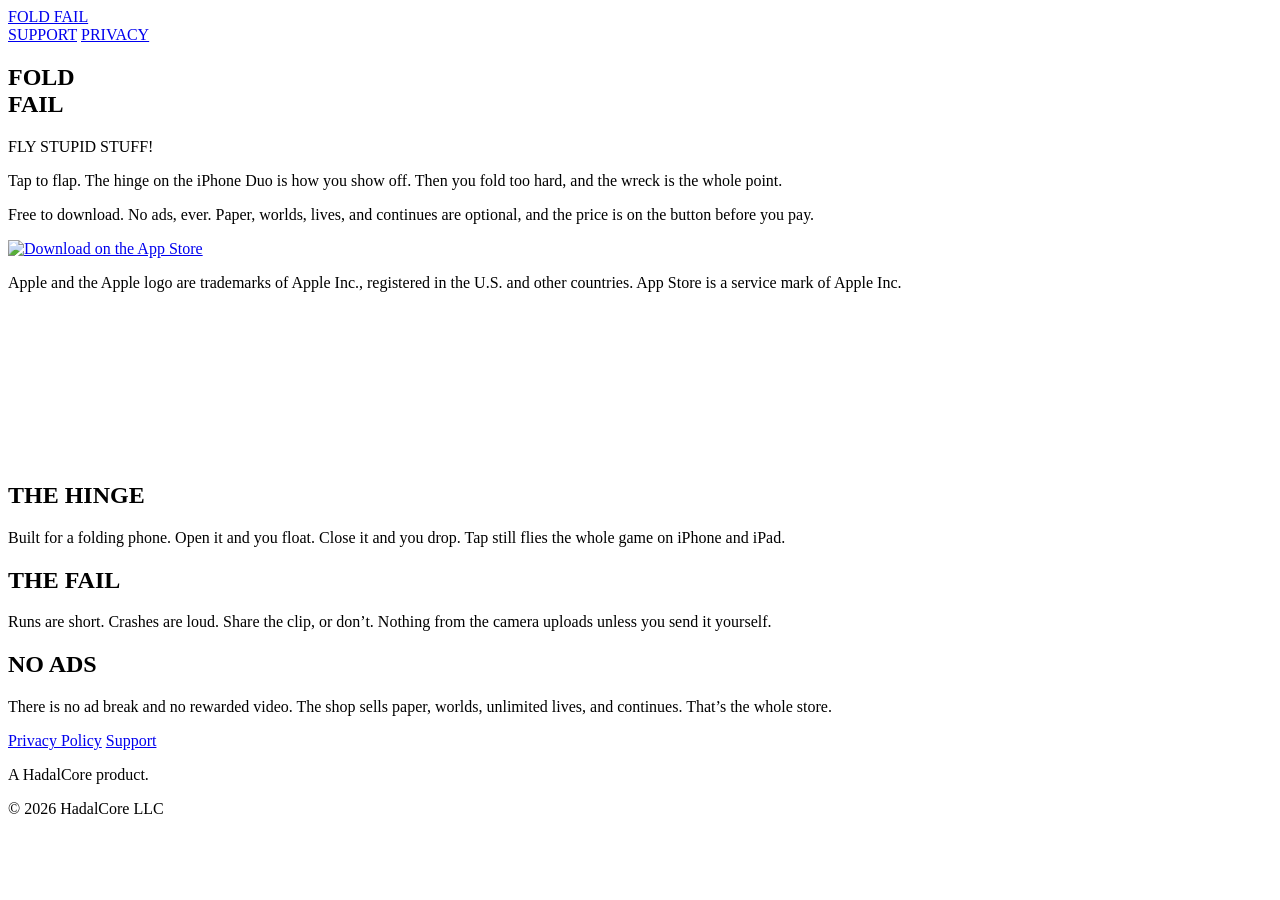
==== index.html @ 78e19489 "Add files via upload" ====
<!DOCTYPE html>
<html lang="en">
<head>
  <meta charset="utf-8">
  <meta name="viewport" content="width=device-width, initial-scale=1">
  <title>Fold Fail — Fly Stupid Stuff</title>
  <meta name="description" content="Fold Fail is a chaotic endless flyer built for the iPhone Duo. Tap to flap. The hinge is how you show off. Then you crash. Free to download. No ads.">
  <link rel="canonical" href="https://foldfail.app/">
  <meta name="theme-color" content="#4A1FB8">
  <link rel="icon" href="/favicon.svg" type="image/svg+xml">
  <link rel="preconnect" href="https://fonts.googleapis.com">
  <link rel="preconnect" href="https://fonts.gstatic.com" crossorigin>
  <link href="https://fonts.googleapis.com/css2?family=Lilita+One&family=Nunito:wght@700;900&display=swap" rel="stylesheet">
  <link rel="stylesheet" href="/css/site.css">
</head>
<body>
  <header class="nav">
    <a class="brand" href="/">FOLD FAIL</a>
    <nav class="nav-links" aria-label="Site">
      <a href="/support/">SUPPORT</a>
      <a href="/privacy/">PRIVACY</a>
    </nav>
  </header>

  <main>
    <section class="hero">
      <div class="hero-copy">
        <h1 class="wordmark">FOLD<br>FAIL</h1>
        <p class="slogan">FLY STUPID STUFF!</p>
        <p class="lede">Tap to flap. The hinge on the iPhone Duo is how you show off. Then you fold too hard, and the wreck is the whole point.</p>
        <p class="lede">Free to download. No ads, ever. Paper, worlds, lives, and continues are optional, and the price is on the button before you pay.</p>
        <div class="badge-block">
          <a href="https://apps.apple.com/app/id6815006578" aria-label="Download on the App Store">
            <img src="/assets/app-store-badge.svg" alt="Download on the App Store" width="162" height="54">
          </a>
        </div>
        <p class="fine">Apple and the Apple logo are trademarks of Apple Inc., registered in the U.S. and other countries. App Store is a service mark of Apple Inc.</p>
      </div>

      <div class="stage-wrap">
        <canvas id="stage" aria-hidden="true"></canvas>
        <p class="stamp" id="stamp" aria-hidden="true"></p>
      </div>
    </section>

    <section class="facts" aria-label="What it is">
      <article class="fact">
        <h2>THE HINGE</h2>
        <p>Built for a folding phone. Open it and you float. Close it and you drop. Tap still flies the whole game on iPhone and iPad.</p>
      </article>
      <article class="fact">
        <h2>THE FAIL</h2>
        <p>Runs are short. Crashes are loud. Share the clip, or don’t. Nothing from the camera uploads unless you send it yourself.</p>
      </article>
      <article class="fact">
        <h2>NO ADS</h2>
        <p>There is no ad break and no rewarded video. The shop sells paper, worlds, unlimited lives, and continues. That’s the whole store.</p>
      </article>
    </section>
  </main>

  <footer class="site-footer">
    <p class="legal-links">
      <a href="/privacy/">Privacy Policy</a>
      <a href="/support/">Support</a>
    </p>
    <p>A HadalCore product.</p>
    <p>© 2026 HadalCore LLC</p>
  </footer>
  <script src="/js/playfield.js"></script>
</body>
</html>
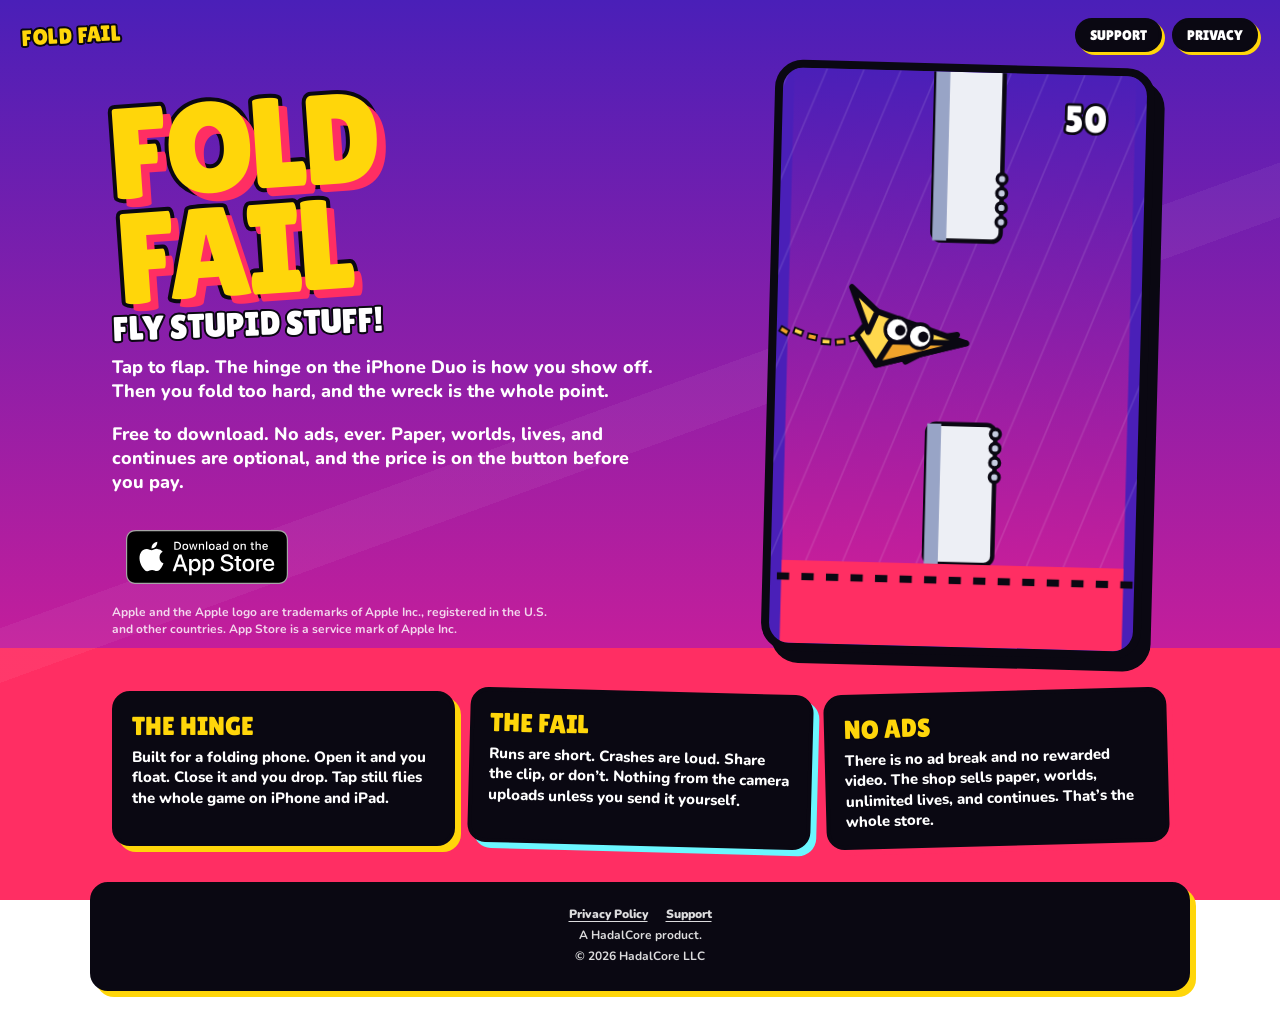
==== commit 50247fc3: "Load the design from the GitHub Pages project path. Root-absolute CSS and script links only work on " ====
--- a/index.html
+++ b/index.html
@@ -7,18 +7,18 @@
   <meta name="description" content="Fold Fail is a chaotic endless flyer built for the iPhone Duo. Tap to flap. The hinge is how you show off. Then you crash. Free to download. No ads.">
   <link rel="canonical" href="https://foldfail.app/">
   <meta name="theme-color" content="#4A1FB8">
-  <link rel="icon" href="/favicon.svg" type="image/svg+xml">
+  <link rel="icon" href="favicon.svg" type="image/svg+xml">
   <link rel="preconnect" href="https://fonts.googleapis.com">
   <link rel="preconnect" href="https://fonts.gstatic.com" crossorigin>
   <link href="https://fonts.googleapis.com/css2?family=Lilita+One&family=Nunito:wght@700;900&display=swap" rel="stylesheet">
-  <link rel="stylesheet" href="/css/site.css">
+  <link rel="stylesheet" href="css/site.css">
 </head>
 <body>
   <header class="nav">
-    <a class="brand" href="/">FOLD FAIL</a>
+    <a class="brand" href="./">FOLD FAIL</a>
     <nav class="nav-links" aria-label="Site">
-      <a href="/support/">SUPPORT</a>
-      <a href="/privacy/">PRIVACY</a>
+      <a href="support/">SUPPORT</a>
+      <a href="privacy/">PRIVACY</a>
     </nav>
   </header>
 
@@ -31,7 +31,7 @@
         <p class="lede">Free to download. No ads, ever. Paper, worlds, lives, and continues are optional, and the price is on the button before you pay.</p>
         <div class="badge-block">
           <a href="https://apps.apple.com/app/id6815006578" aria-label="Download on the App Store">
-            <img src="/assets/app-store-badge.svg" alt="Download on the App Store" width="162" height="54">
+            <img src="assets/app-store-badge.svg" alt="Download on the App Store" width="162" height="54">
           </a>
         </div>
         <p class="fine">Apple and the Apple logo are trademarks of Apple Inc., registered in the U.S. and other countries. App Store is a service mark of Apple Inc.</p>
@@ -61,12 +61,12 @@
 
   <footer class="site-footer">
     <p class="legal-links">
-      <a href="/privacy/">Privacy Policy</a>
-      <a href="/support/">Support</a>
+      <a href="privacy/">Privacy Policy</a>
+      <a href="support/">Support</a>
     </p>
     <p>A HadalCore product.</p>
     <p>© 2026 HadalCore LLC</p>
   </footer>
-  <script src="/js/playfield.js"></script>
+  <script src="js/playfield.js"></script>
 </body>
 </html>
--- a/css/site.css
+++ b/css/site.css
@@ -0,0 +1,337 @@
+:root {
+  --sky-top: #4a1fb8;
+  --sky-bottom: #c41e9b;
+  --paper: #ffd84d;
+  --paper-fold: #f0a32b;
+  --ink: #0a0812;
+  --hot: #ff2e63;
+  --gold: #ffd60a;
+  --glide: #6bf7ff;
+  --panel: #edeff5;
+  --stamp: "Lilita One", "Arial Black", sans-serif;
+  --body: "Nunito", "Avenir Next", "Segoe UI", sans-serif;
+}
+
+* { box-sizing: border-box; }
+
+html { scroll-behavior: smooth; }
+
+body {
+  margin: 0;
+  min-height: 100vh;
+  color: white;
+  font-family: var(--body);
+  background:
+    linear-gradient(160deg, transparent 46%, rgba(255, 255, 255, 0.05) 46%, rgba(255, 255, 255, 0.05) 50%, transparent 50%),
+    linear-gradient(180deg, var(--sky-top), var(--sky-bottom) 72%, #ff2e63 72%, #ff2e63);
+  background-attachment: fixed;
+}
+
+a { color: inherit; }
+
+.nav {
+  display: flex;
+  align-items: center;
+  justify-content: space-between;
+  gap: 16px;
+  padding: 18px 22px 0;
+}
+
+.brand {
+  font-family: var(--stamp);
+  font-size: 22px;
+  letter-spacing: 0.02em;
+  text-decoration: none;
+  color: var(--gold);
+  -webkit-text-stroke: 4px var(--ink);
+  paint-order: stroke fill;
+  transform: rotate(-3deg);
+}
+
+.nav-links {
+  display: flex;
+  gap: 10px;
+}
+
+.nav-links a {
+  font-family: var(--stamp);
+  font-size: 14px;
+  text-decoration: none;
+  color: white;
+  background: var(--ink);
+  border: 3px solid var(--ink);
+  border-radius: 999px;
+  padding: 6px 12px;
+  box-shadow: 3px 3px 0 var(--gold);
+}
+
+.nav-links a:hover { background: var(--hot); }
+
+.hero {
+  display: grid;
+  grid-template-columns: minmax(0, 1fr) minmax(260px, 420px);
+  gap: 28px;
+  align-items: center;
+  max-width: 1100px;
+  margin: 0 auto;
+  padding: 12px 22px 28px;
+}
+
+.hero-copy { position: relative; z-index: 1; }
+
+.wordmark {
+  margin: 0;
+  font-family: var(--stamp);
+  font-size: clamp(72px, 11vw, 128px);
+  font-weight: 400;
+  line-height: 0.82;
+  letter-spacing: -0.03em;
+  color: var(--gold);
+  -webkit-text-stroke: 8px var(--ink);
+  paint-order: stroke fill;
+  text-shadow: 8px 8px 0 var(--hot);
+  transform: rotate(-4deg);
+}
+
+.slogan {
+  margin: 8px 0 0;
+  font-family: var(--stamp);
+  font-size: clamp(22px, 3vw, 34px);
+  color: white;
+  -webkit-text-stroke: 4px var(--ink);
+  paint-order: stroke fill;
+  transform: rotate(-2deg);
+}
+
+.lede {
+  max-width: 34rem;
+  margin: 18px 0 0;
+  font-size: 18px;
+  font-weight: 800;
+  line-height: 1.35;
+}
+
+.badge-block {
+  display: inline-block;
+  margin-top: 22px;
+  padding: 14px;
+  background: transparent;
+}
+
+.badge-block img {
+  display: block;
+  height: 54px;
+  width: auto;
+}
+
+.fine {
+  max-width: 28rem;
+  margin: 0;
+  font-size: 12px;
+  font-weight: 700;
+  line-height: 1.4;
+  color: rgba(255, 255, 255, 0.82);
+}
+
+.stage-wrap {
+  position: relative;
+  aspect-ratio: 9 / 14;
+  max-height: 72vh;
+  justify-self: center;
+  width: min(100%, 380px);
+  border: 8px solid var(--ink);
+  border-radius: 28px;
+  overflow: hidden;
+  background: var(--sky-top);
+  box-shadow: 10px 12px 0 var(--ink);
+  transform: rotate(1.5deg);
+}
+
+.stage-wrap canvas {
+  display: block;
+  width: 100%;
+  height: 100%;
+}
+
+.stamp {
+  position: absolute;
+  left: 50%;
+  top: 46%;
+  margin: 0;
+  transform: translate(-50%, -50%) rotate(-8deg) scale(0.4);
+  font-family: var(--stamp);
+  font-size: clamp(28px, 5vw, 48px);
+  width: 88%;
+  line-height: 0.9;
+  text-align: center;
+  color: var(--hot);
+  -webkit-text-stroke: 6px var(--ink);
+  paint-order: stroke fill;
+  text-shadow: 5px 5px 0 var(--gold);
+  pointer-events: none;
+  opacity: 0;
+  max-width: 90%;
+}
+
+.stamp.show {
+  animation: slam 0.28s cubic-bezier(0.15, 1.4, 0.35, 1) forwards;
+}
+
+@keyframes slam {
+  0% { opacity: 0; transform: translate(-50%, -50%) rotate(-16deg) scale(1.7); }
+  100% { opacity: 1; transform: translate(-50%, -50%) rotate(-8deg) scale(1); }
+}
+
+.stage-wrap.shake {
+  animation: shake 0.35s linear;
+}
+
+@keyframes shake {
+  0%, 100% { transform: rotate(1.5deg) translate(0, 0); }
+  25% { transform: rotate(1.5deg) translate(-6px, 4px); }
+  50% { transform: rotate(1.5deg) translate(7px, -3px); }
+  75% { transform: rotate(1.5deg) translate(-4px, -5px); }
+}
+
+.facts {
+  display: grid;
+  grid-template-columns: repeat(3, minmax(0, 1fr));
+  gap: 14px;
+  max-width: 1100px;
+  margin: 0 auto;
+  padding: 8px 22px 36px;
+}
+
+.fact {
+  background: var(--ink);
+  border: 4px solid var(--ink);
+  border-radius: 18px;
+  padding: 16px 16px 14px;
+  box-shadow: 6px 6px 0 var(--gold);
+}
+
+.fact:nth-child(2) { transform: rotate(1.5deg); box-shadow: 6px 6px 0 var(--glide); }
+.fact:nth-child(3) { transform: rotate(-1.5deg); box-shadow: 6px 6px 0 var(--hot); }
+
+.fact h2 {
+  margin: 0 0 6px;
+  font-family: var(--stamp);
+  font-size: 26px;
+  font-weight: 400;
+  color: var(--gold);
+  -webkit-text-stroke: 3px var(--ink);
+  paint-order: stroke fill;
+}
+
+.fact p {
+  margin: 0;
+  font-size: 15px;
+  font-weight: 800;
+  line-height: 1.35;
+}
+
+.sheet {
+  max-width: 760px;
+  margin: 18px auto 48px;
+  padding: 28px 26px 36px;
+  background: rgba(10, 8, 18, 0.92);
+  border: 5px solid var(--ink);
+  border-radius: 22px;
+  box-shadow: 10px 10px 0 var(--gold);
+}
+
+.sheet h1 {
+  margin: 0 0 8px;
+  font-family: var(--stamp);
+  font-size: clamp(40px, 8vw, 64px);
+  font-weight: 400;
+  line-height: 0.9;
+  color: var(--gold);
+  -webkit-text-stroke: 5px var(--ink);
+  paint-order: stroke fill;
+  transform: rotate(-2deg);
+}
+
+.sheet h2 {
+  margin: 28px 0 8px;
+  font-family: var(--stamp);
+  font-size: 26px;
+  font-weight: 400;
+  color: var(--glide);
+}
+
+.sheet p, .sheet li {
+  font-size: 16px;
+  font-weight: 700;
+  line-height: 1.45;
+}
+
+.sheet ul { padding-left: 1.2rem; }
+
+.sheet a { color: var(--gold); }
+
+.updated {
+  margin: 0 0 8px;
+  font-size: 13px;
+  font-weight: 800;
+  color: rgba(255, 255, 255, 0.7);
+}
+
+.site-footer {
+  width: min(1100px, calc(100% - 44px));
+  margin: 0 auto 28px;
+  padding: 16px 18px 18px;
+  text-align: center;
+  background: var(--ink);
+  border: 4px solid var(--ink);
+  border-radius: 18px;
+  box-shadow: 6px 6px 0 var(--gold);
+}
+
+.legal-links {
+  display: flex;
+  justify-content: center;
+  gap: 18px;
+  margin: 0 0 10px;
+}
+
+.legal-links a {
+  font-weight: 900;
+  text-underline-offset: 3px;
+}
+
+.site-footer p {
+  margin: 4px auto;
+  max-width: 40rem;
+  font-size: 12px;
+  font-weight: 700;
+  line-height: 1.4;
+  color: rgba(255, 255, 255, 0.86);
+}
+
+@media (max-width: 800px) {
+  body {
+    background:
+      linear-gradient(160deg, transparent 46%, rgba(255, 255, 255, 0.05) 46%, rgba(255, 255, 255, 0.05) 50%, transparent 50%),
+      linear-gradient(180deg, var(--sky-top), var(--sky-bottom));
+  }
+
+  .hero {
+    grid-template-columns: 1fr;
+    justify-items: center;
+    text-align: center;
+  }
+
+  .lede, .fine { margin-left: auto; margin-right: auto; }
+
+  .stage-wrap { order: -1; width: min(86vw, 360px); }
+
+  .facts { grid-template-columns: 1fr; }
+
+  .fact, .fact:nth-child(2), .fact:nth-child(3) { transform: none; }
+}
+
+@media (prefers-reduced-motion: reduce) {
+  .stamp.show, .stage-wrap.shake { animation: none; }
+  .stamp.show { opacity: 1; transform: translate(-50%, -50%) rotate(-8deg) scale(1); }
+}
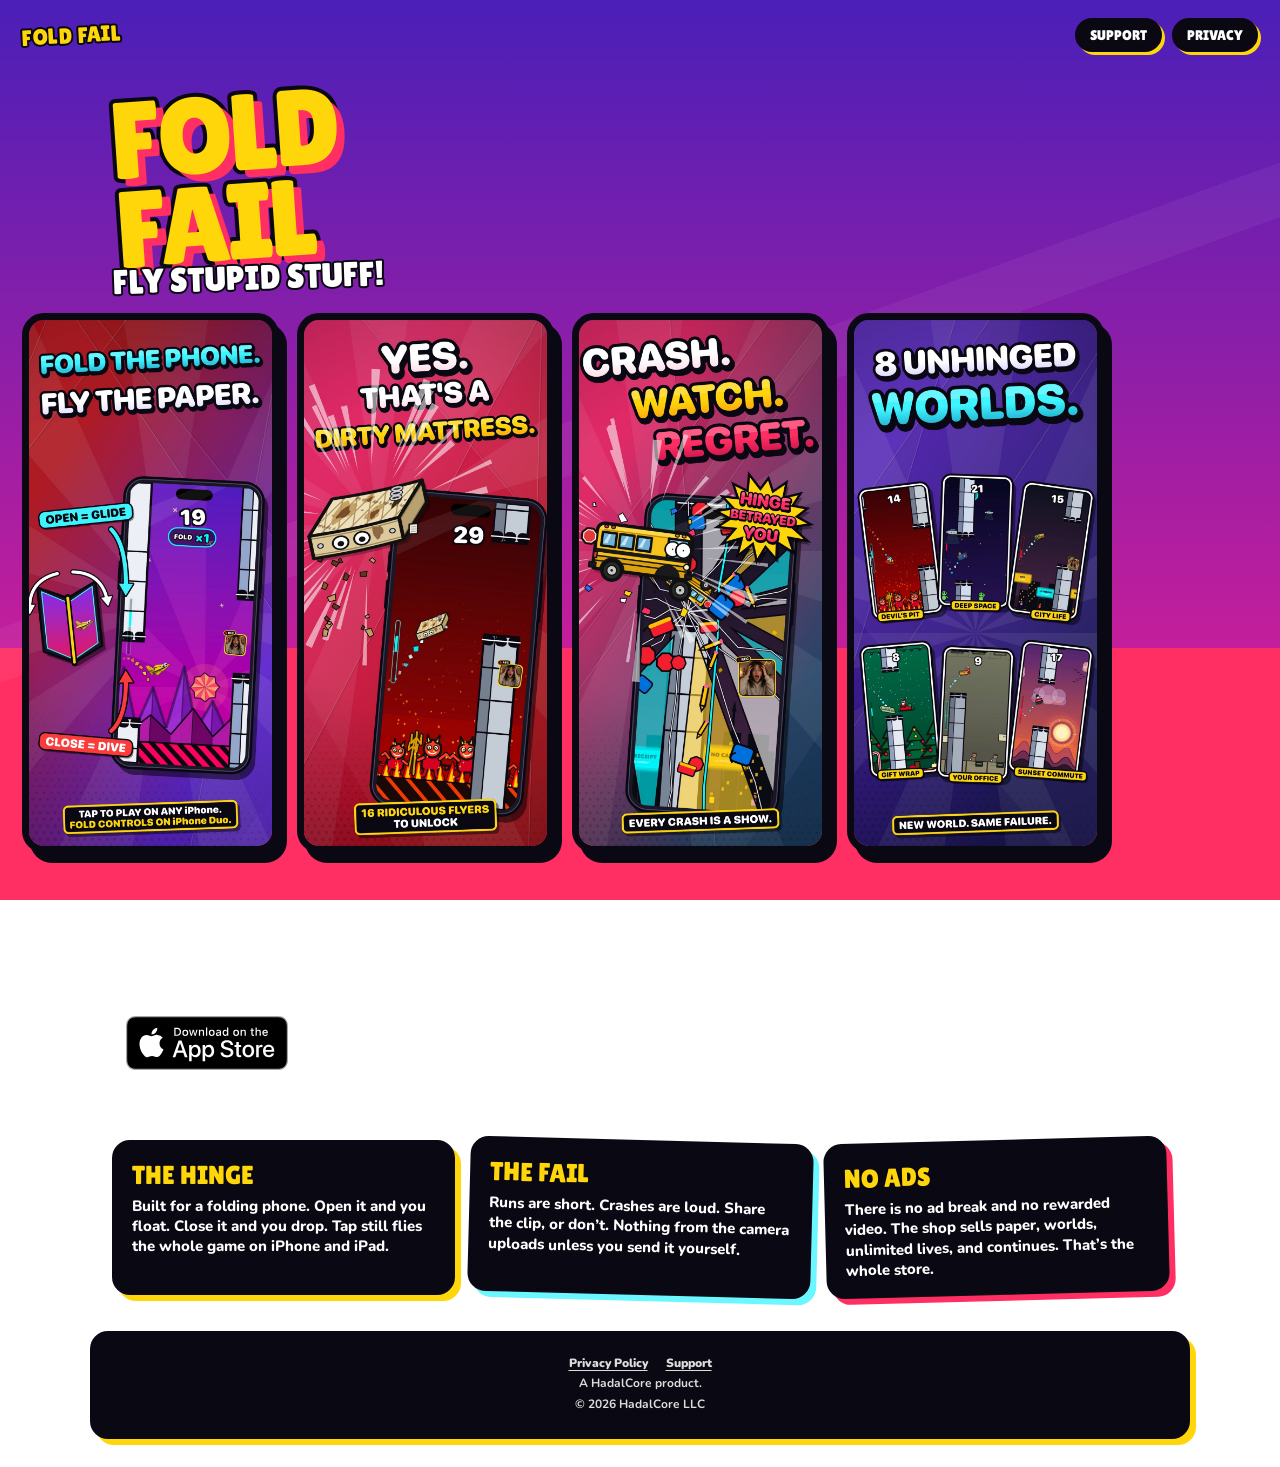
==== commit be2781d2: "Replace the drawn crash with real gameplay screenshots. The canvas dart was a different game than th" ====
--- a/index.html
+++ b/index.html
@@ -27,19 +27,25 @@
       <div class="hero-copy">
         <h1 class="wordmark">FOLD<br>FAIL</h1>
         <p class="slogan">FLY STUPID STUFF!</p>
-        <p class="lede">Tap to flap. The hinge on the iPhone Duo is how you show off. Then you fold too hard, and the wreck is the whole point.</p>
-        <p class="lede">Free to download. No ads, ever. Paper, worlds, lives, and continues are optional, and the price is on the button before you pay.</p>
+      </div>
+    </section>
+
+    <section class="shots" aria-label="Gameplay">
+      <img src="shots/fly.jpg" alt="A paper dart flying through folding panels in Hot Fold, score 19." width="900" height="1948">
+      <img src="shots/mattress.jpg" alt="The dirty mattress flyer over Devil's Pit, score 29." width="900" height="1948">
+      <img src="shots/crash.jpg" alt="The short bus crashing through a shattered screen. The stamp says Hinge Betrayed You." width="900" height="1948">
+      <img src="shots/worlds.jpg" alt="Six real runs: Devil's Pit, Deep Space, City Life, Gift Wrap, Your Office, and Sunset Commute." width="900" height="1948">
+    </section>
+
+    <section class="hero hero-after">
+      <div class="hero-copy">
+        <p class="lede">Tap to flap. The hinge on the iPhone Duo is how you show off. Then you fold too hard, and the wreck is the whole point. Free to download. No ads, ever.</p>
         <div class="badge-block">
           <a href="https://apps.apple.com/app/id6815006578" aria-label="Download on the App Store">
             <img src="assets/app-store-badge.svg" alt="Download on the App Store" width="162" height="54">
           </a>
         </div>
         <p class="fine">Apple and the Apple logo are trademarks of Apple Inc., registered in the U.S. and other countries. App Store is a service mark of Apple Inc.</p>
-      </div>
-
-      <div class="stage-wrap">
-        <canvas id="stage" aria-hidden="true"></canvas>
-        <p class="stamp" id="stamp" aria-hidden="true"></p>
       </div>
     </section>
 
@@ -67,6 +73,5 @@
     <p>A HadalCore product.</p>
     <p>© 2026 HadalCore LLC</p>
   </footer>
-  <script src="js/playfield.js"></script>
 </body>
 </html>
--- a/css/site.css
+++ b/css/site.css
@@ -68,13 +68,9 @@
 .nav-links a:hover { background: var(--hot); }
 
 .hero {
-  display: grid;
-  grid-template-columns: minmax(0, 1fr) minmax(260px, 420px);
-  gap: 28px;
-  align-items: center;
   max-width: 1100px;
   margin: 0 auto;
-  padding: 12px 22px 28px;
+  padding: 8px 22px 22px;
 }
 
 .hero-copy { position: relative; z-index: 1; }
@@ -82,7 +78,7 @@
 .wordmark {
   margin: 0;
   font-family: var(--stamp);
-  font-size: clamp(72px, 11vw, 128px);
+  font-size: clamp(64px, 9vw, 108px);
   font-weight: 400;
   line-height: 0.82;
   letter-spacing: -0.03em;
@@ -133,64 +129,28 @@
   color: rgba(255, 255, 255, 0.82);
 }
 
-.stage-wrap {
-  position: relative;
-  aspect-ratio: 9 / 14;
-  max-height: 72vh;
-  justify-self: center;
-  width: min(100%, 380px);
-  border: 8px solid var(--ink);
-  border-radius: 28px;
-  overflow: hidden;
-  background: var(--sky-top);
-  box-shadow: 10px 12px 0 var(--ink);
-  transform: rotate(1.5deg);
-}
-
-.stage-wrap canvas {
-  display: block;
-  width: 100%;
-  height: 100%;
-}
-
-.stamp {
-  position: absolute;
-  left: 50%;
-  top: 46%;
-  margin: 0;
-  transform: translate(-50%, -50%) rotate(-8deg) scale(0.4);
-  font-family: var(--stamp);
-  font-size: clamp(28px, 5vw, 48px);
-  width: 88%;
-  line-height: 0.9;
-  text-align: center;
-  color: var(--hot);
-  -webkit-text-stroke: 6px var(--ink);
-  paint-order: stroke fill;
-  text-shadow: 5px 5px 0 var(--gold);
-  pointer-events: none;
-  opacity: 0;
-  max-width: 90%;
-}
-
-.stamp.show {
-  animation: slam 0.28s cubic-bezier(0.15, 1.4, 0.35, 1) forwards;
-}
-
-@keyframes slam {
-  0% { opacity: 0; transform: translate(-50%, -50%) rotate(-16deg) scale(1.7); }
-  100% { opacity: 1; transform: translate(-50%, -50%) rotate(-8deg) scale(1); }
-}
-
-.stage-wrap.shake {
-  animation: shake 0.35s linear;
-}
-
-@keyframes shake {
-  0%, 100% { transform: rotate(1.5deg) translate(0, 0); }
-  25% { transform: rotate(1.5deg) translate(-6px, 4px); }
-  50% { transform: rotate(1.5deg) translate(7px, -3px); }
-  75% { transform: rotate(1.5deg) translate(-4px, -5px); }
+.shots {
+  display: flex;
+  gap: 18px;
+  overflow-x: auto;
+  padding: 8px 22px 36px;
+  scroll-snap-type: x mandatory;
+}
+
+.shots img {
+  height: min(62vh, 540px);
+  width: auto;
+  flex: 0 0 auto;
+  border: 7px solid var(--ink);
+  border-radius: 22px;
+  box-shadow: 8px 10px 0 var(--ink);
+  scroll-snap-align: start;
+  background: #111;
+}
+
+.hero-after {
+  padding-top: 0;
+  padding-bottom: 8px;
 }
 
 .facts {
@@ -316,22 +276,11 @@
       linear-gradient(180deg, var(--sky-top), var(--sky-bottom));
   }
 
-  .hero {
-    grid-template-columns: 1fr;
-    justify-items: center;
-    text-align: center;
-  }
+  .hero { text-align: center; }
 
   .lede, .fine { margin-left: auto; margin-right: auto; }
 
-  .stage-wrap { order: -1; width: min(86vw, 360px); }
-
   .facts { grid-template-columns: 1fr; }
 
   .fact, .fact:nth-child(2), .fact:nth-child(3) { transform: none; }
 }
-
-@media (prefers-reduced-motion: reduce) {
-  .stamp.show, .stage-wrap.shake { animation: none; }
-  .stamp.show { opacity: 1; transform: translate(-50%, -50%) rotate(-8deg) scale(1); }
-}
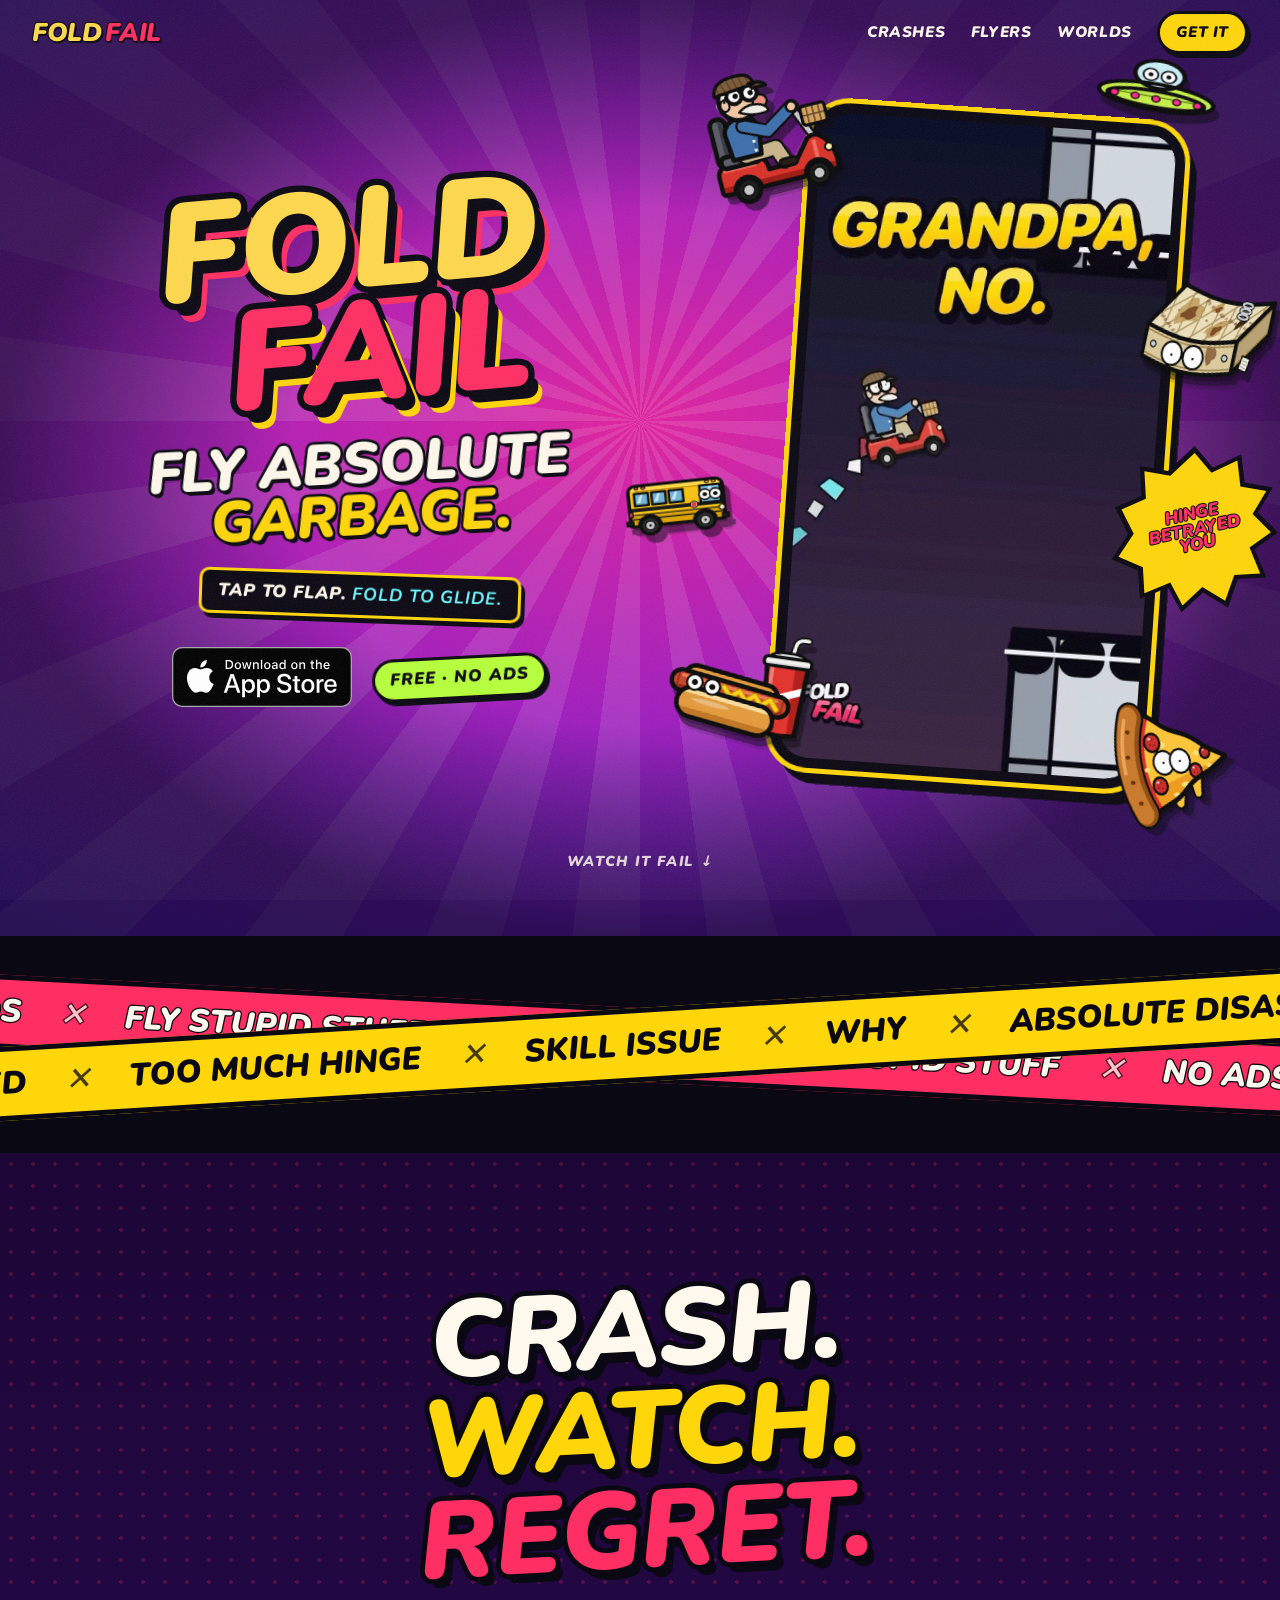
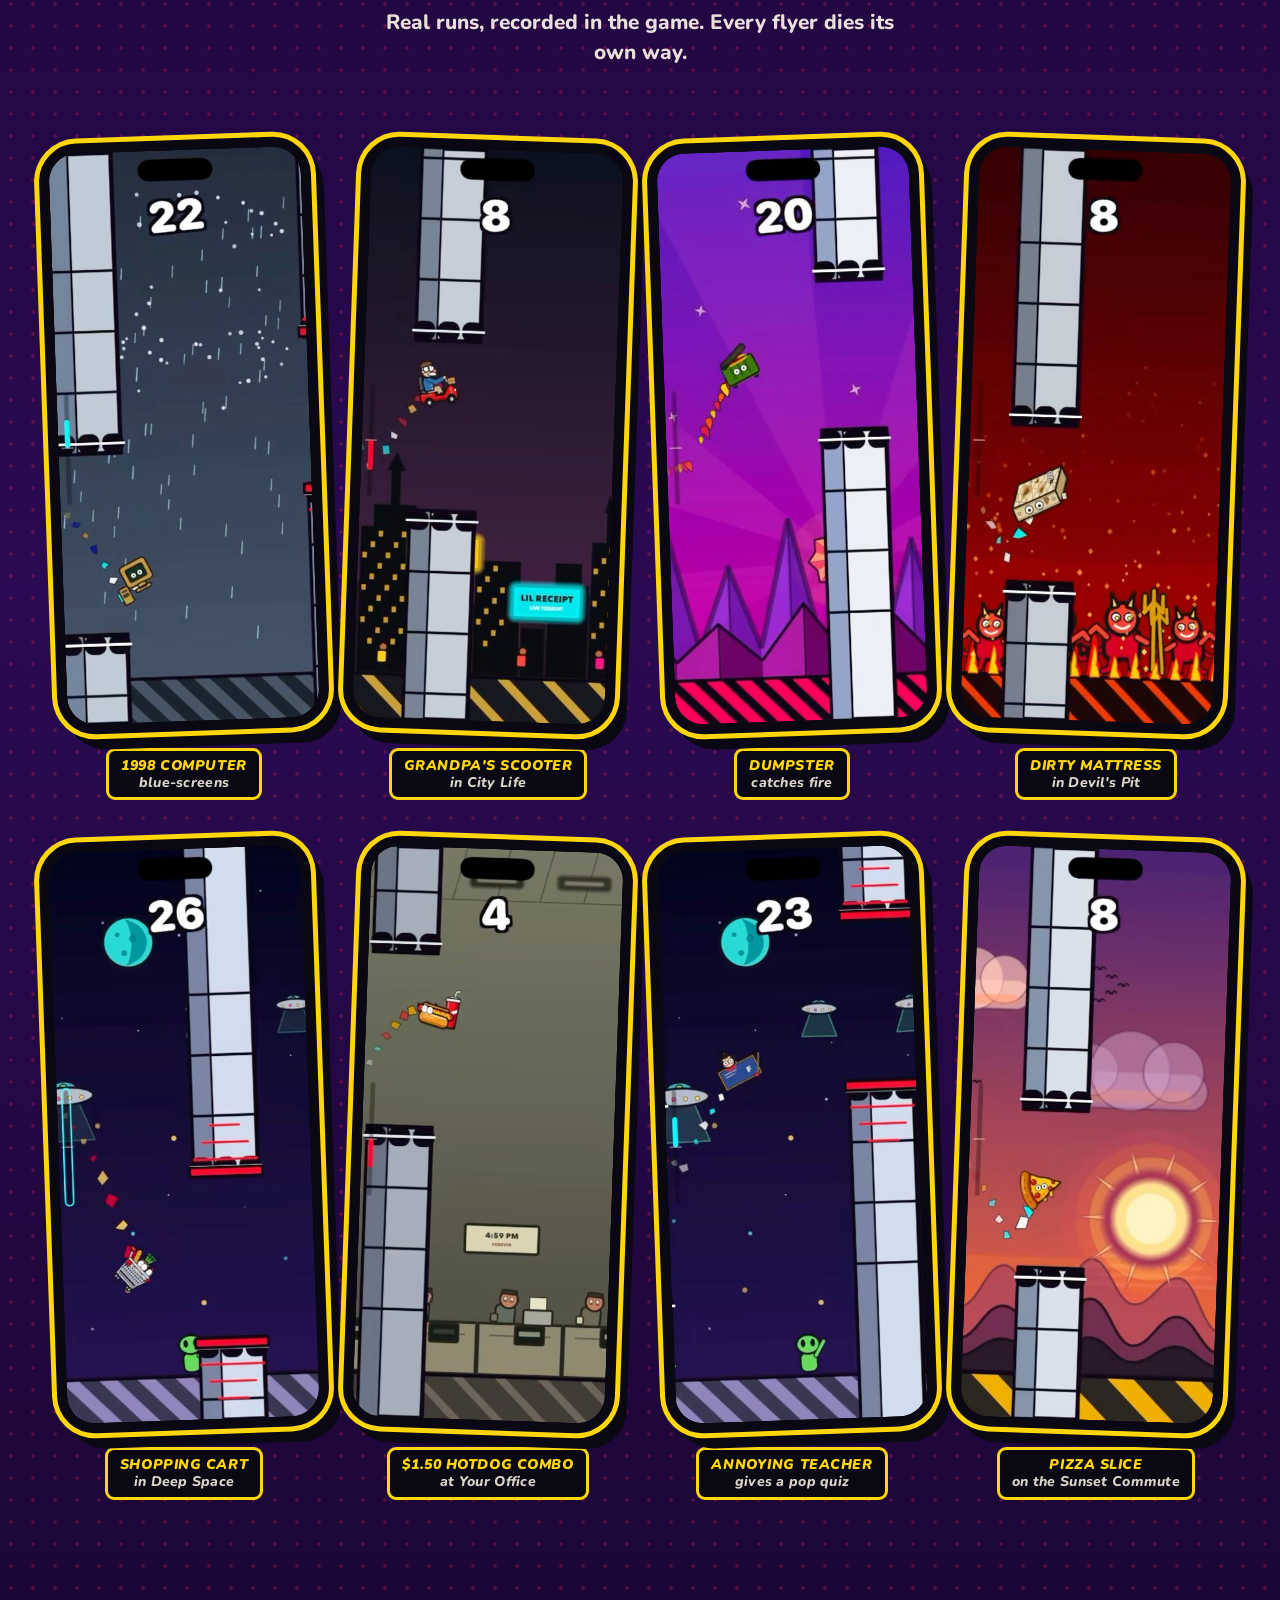
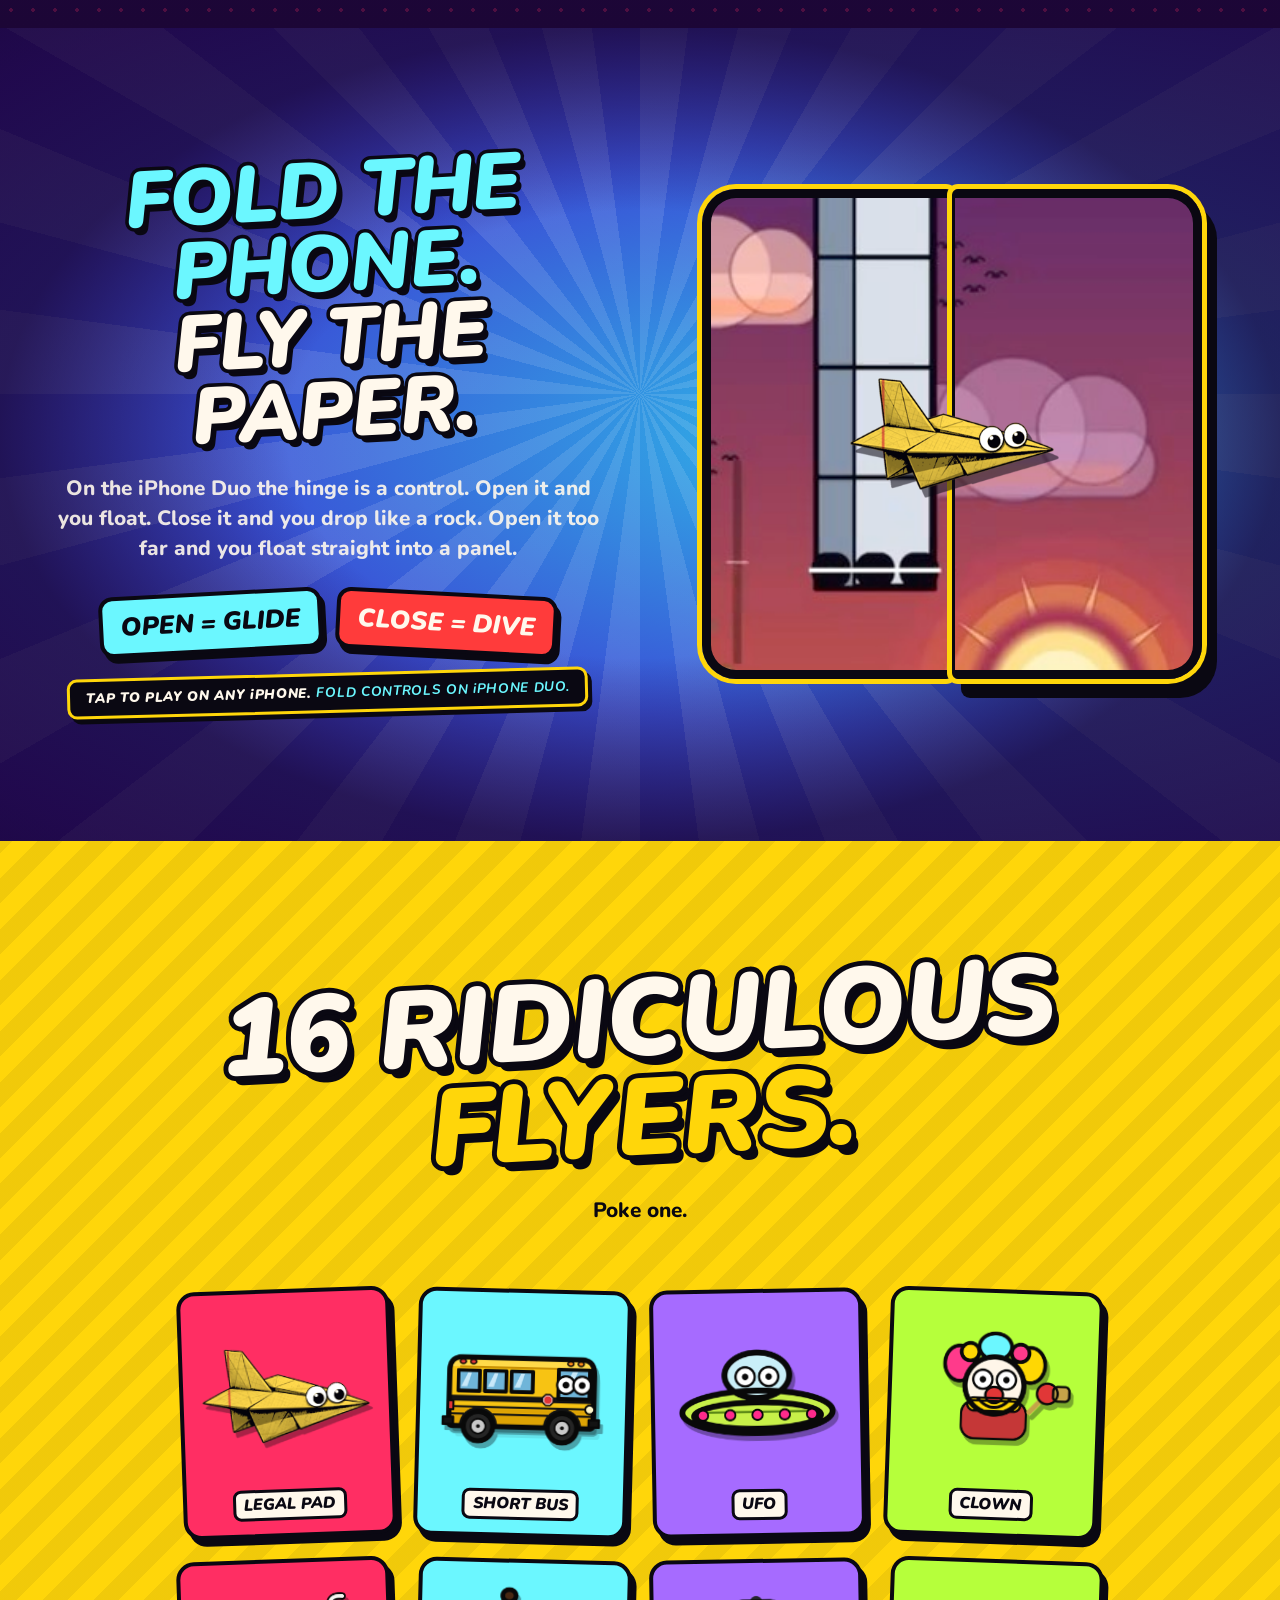
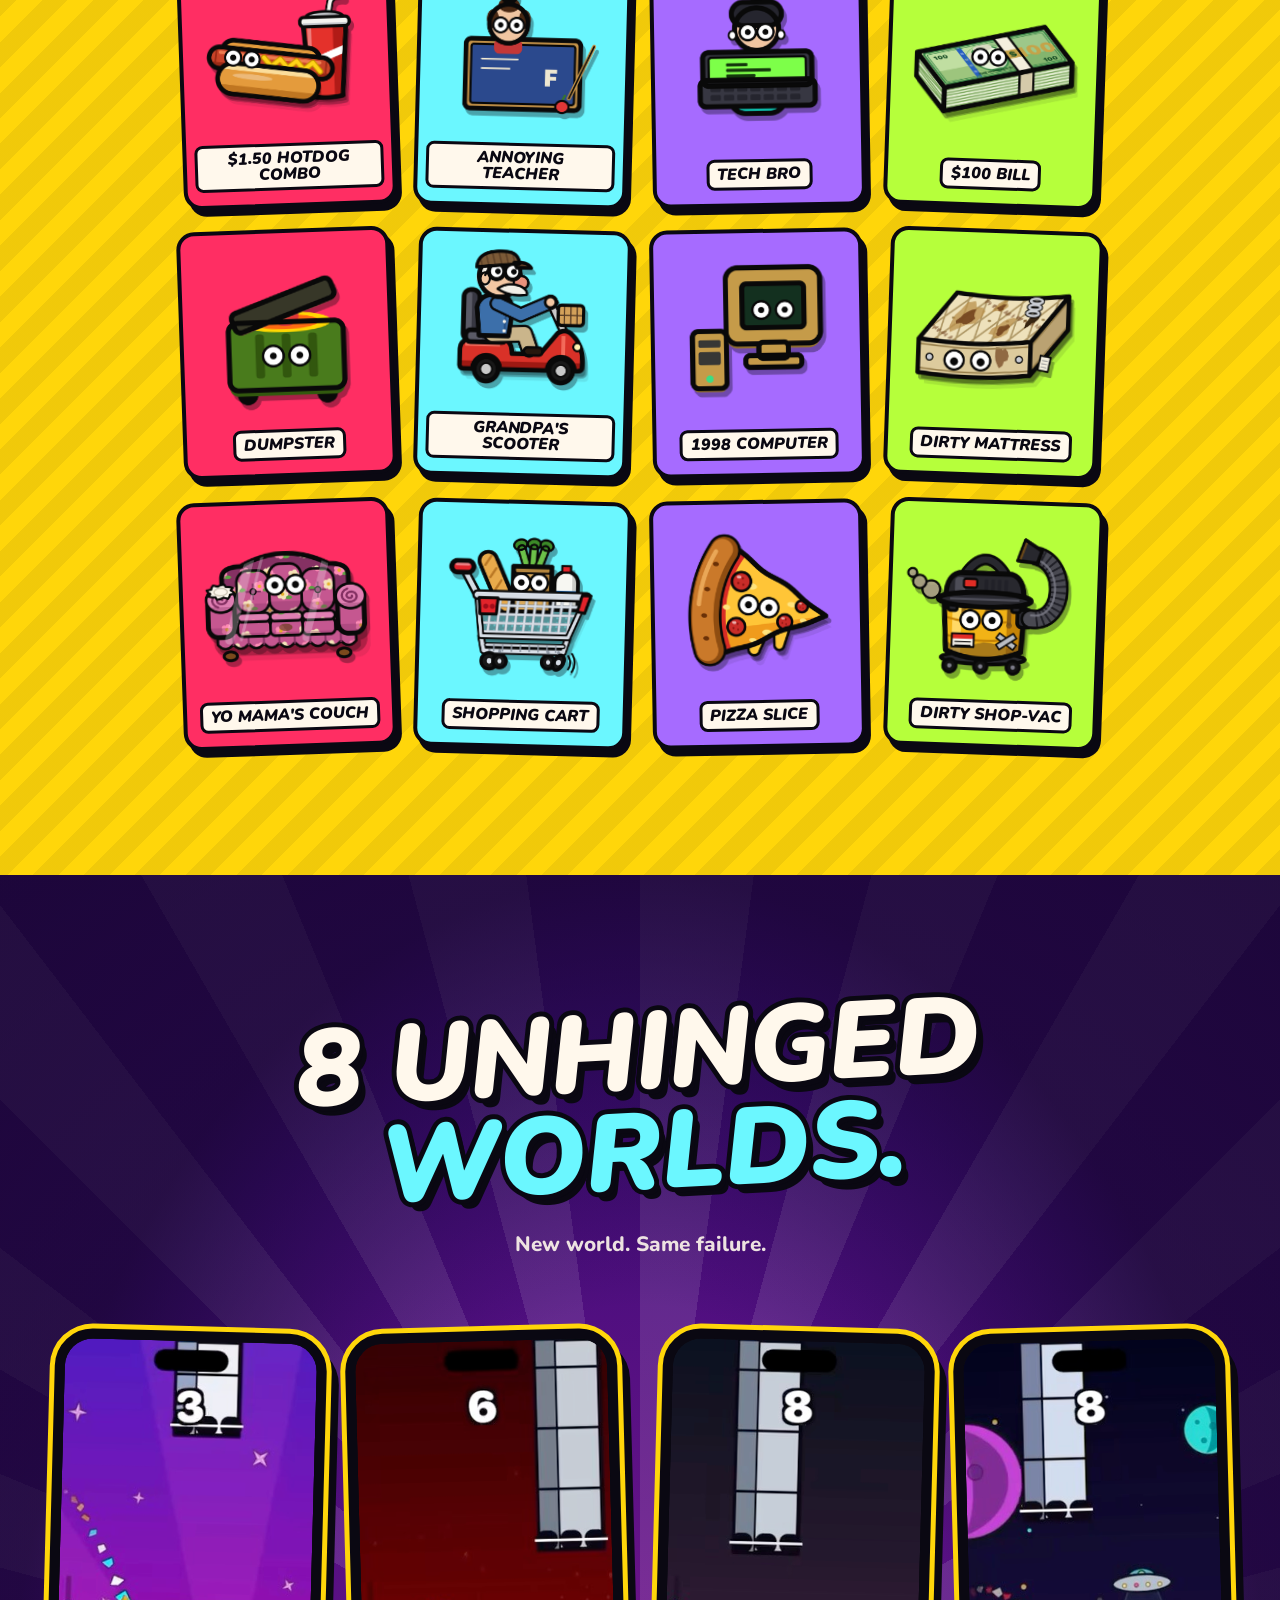
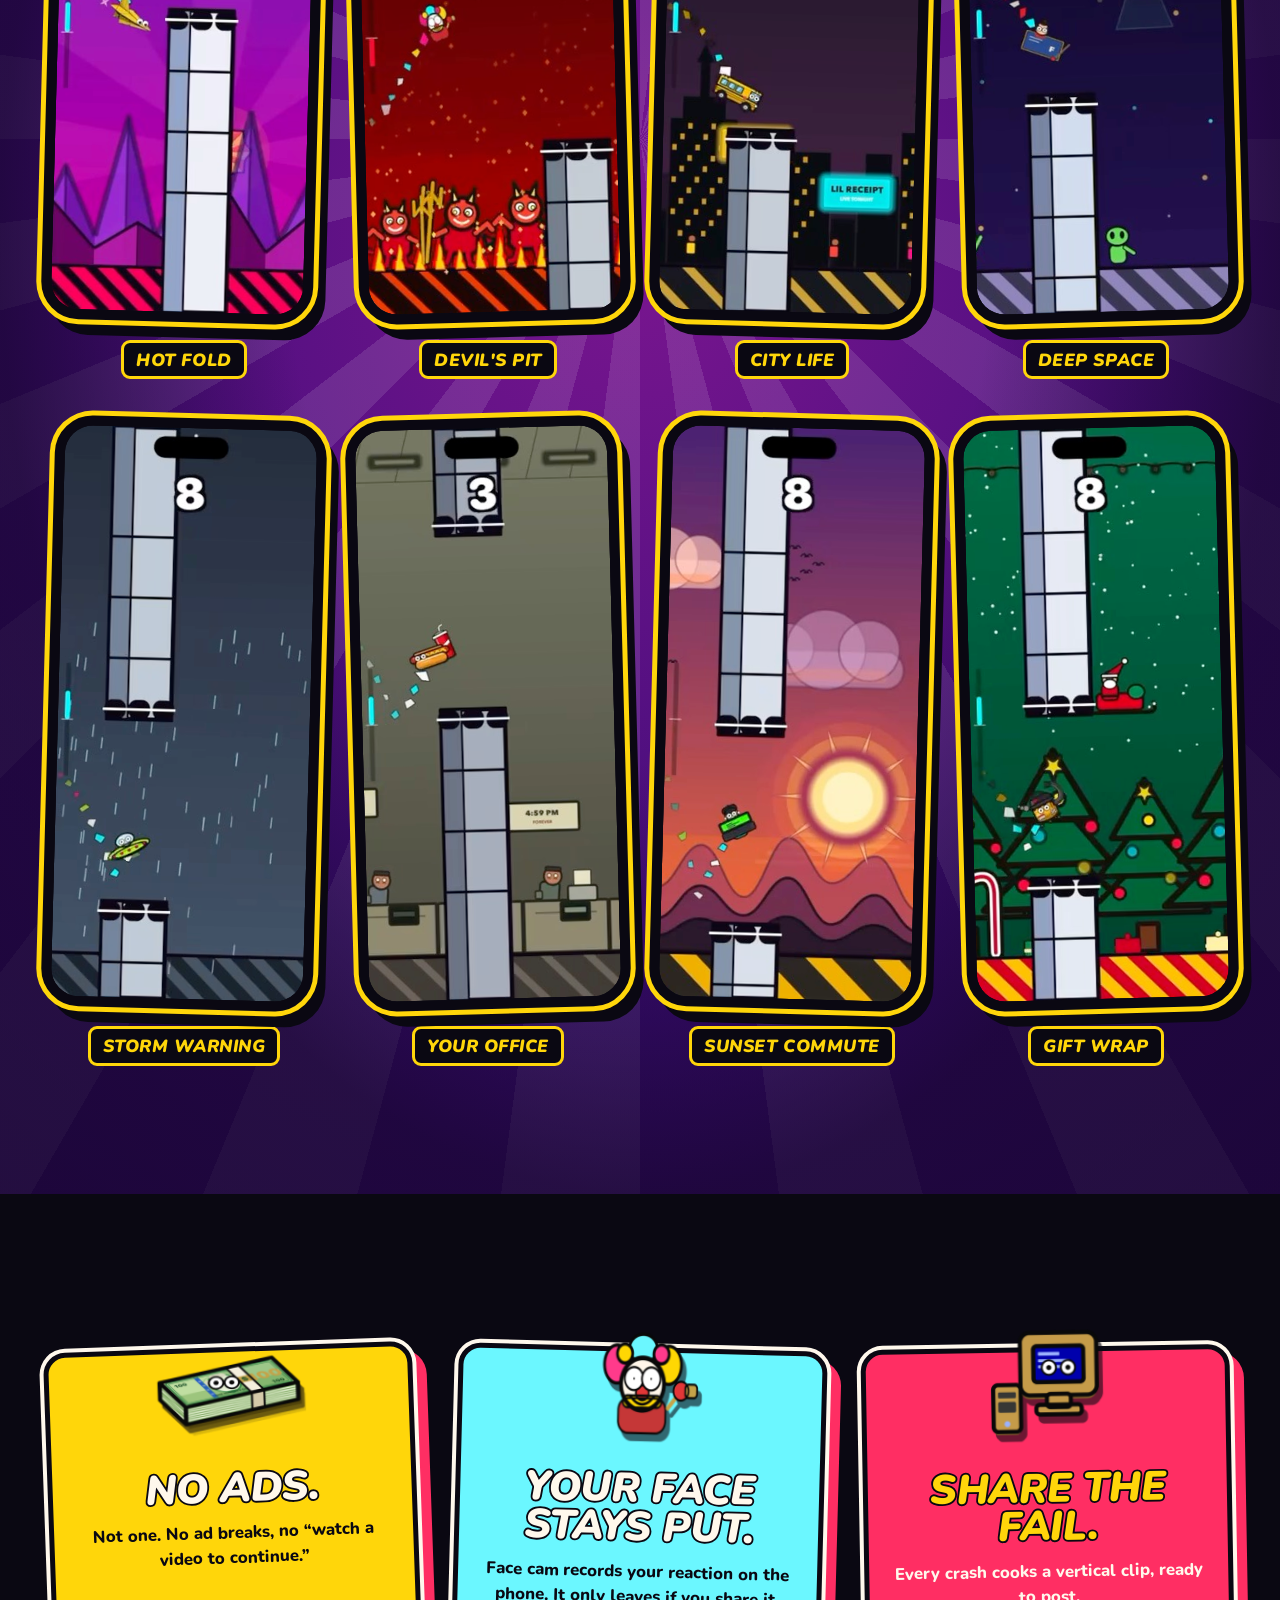
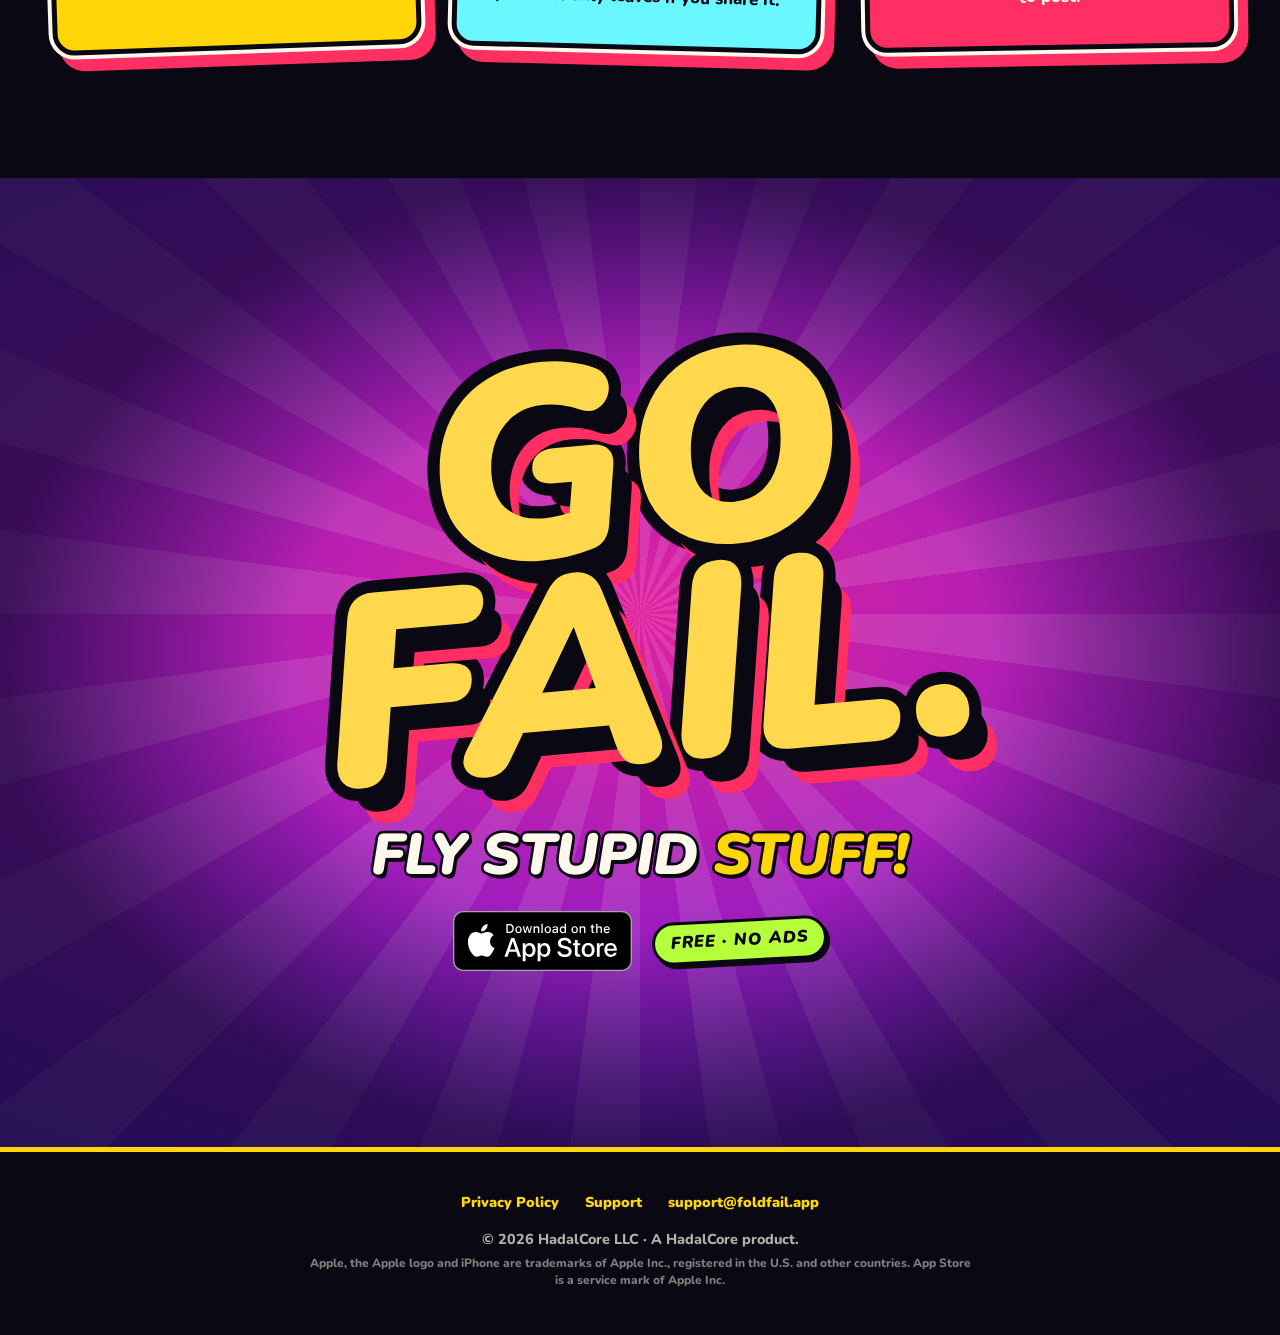
==== commit 8fc77088: "Redesign the site around real gameplay: trailer, crash reel, flyer roster, worlds. Replace the drawn" ====
--- a/index.html
+++ b/index.html
@@ -2,76 +2,249 @@
 <html lang="en">
 <head>
   <meta charset="utf-8">
-  <meta name="viewport" content="width=device-width, initial-scale=1">
+  <meta name="viewport" content="width=device-width, initial-scale=1, viewport-fit=cover">
   <title>Fold Fail — Fly Stupid Stuff</title>
-  <meta name="description" content="Fold Fail is a chaotic endless flyer built for the iPhone Duo. Tap to flap. The hinge is how you show off. Then you crash. Free to download. No ads.">
+  <meta name="description" content="Fly a dirty mattress, a 1998 computer, or Grandpa's scooter through folding panels. Crash loudly. Built for the iPhone Duo. Free. No ads.">
   <link rel="canonical" href="https://foldfail.app/">
-  <meta name="theme-color" content="#4A1FB8">
+  <meta name="theme-color" content="#1a0630">
+  <meta property="og:title" content="Fold Fail — Fly Stupid Stuff">
+  <meta property="og:description" content="Fly absolute garbage through folding panels. Crash loudly. Free. No ads.">
+  <meta property="og:image" content="clips/hero.jpg">
   <link rel="icon" href="favicon.svg" type="image/svg+xml">
   <link rel="preconnect" href="https://fonts.googleapis.com">
   <link rel="preconnect" href="https://fonts.gstatic.com" crossorigin>
-  <link href="https://fonts.googleapis.com/css2?family=Lilita+One&family=Nunito:wght@700;900&display=swap" rel="stylesheet">
+  <link href="https://fonts.googleapis.com/css2?family=Nunito:ital,wght@0,800;0,900;1,900&display=swap" rel="stylesheet">
   <link rel="stylesheet" href="css/site.css">
 </head>
 <body>
+  <div class="grain" aria-hidden="true"></div>
+
   <header class="nav">
-    <a class="brand" href="./">FOLD FAIL</a>
+    <a class="nav-mark" href="./">FOLD<span>FAIL</span></a>
     <nav class="nav-links" aria-label="Site">
-      <a href="support/">SUPPORT</a>
-      <a href="privacy/">PRIVACY</a>
+      <a href="#crashes">CRASHES</a>
+      <a href="#flyers">FLYERS</a>
+      <a href="#worlds">WORLDS</a>
+      <a class="nav-get" href="https://apps.apple.com/app/id6815006578">GET IT</a>
     </nav>
   </header>
 
   <main>
-    <section class="hero">
-      <div class="hero-copy">
-        <h1 class="wordmark">FOLD<br>FAIL</h1>
-        <p class="slogan">FLY STUPID STUFF!</p>
-      </div>
-    </section>
-
-    <section class="shots" aria-label="Gameplay">
-      <img src="shots/fly.jpg" alt="A paper dart flying through folding panels in Hot Fold, score 19." width="900" height="1948">
-      <img src="shots/mattress.jpg" alt="The dirty mattress flyer over Devil's Pit, score 29." width="900" height="1948">
-      <img src="shots/crash.jpg" alt="The short bus crashing through a shattered screen. The stamp says Hinge Betrayed You." width="900" height="1948">
-      <img src="shots/worlds.jpg" alt="Six real runs: Devil's Pit, Deep Space, City Life, Gift Wrap, Your Office, and Sunset Commute." width="900" height="1948">
-    </section>
-
-    <section class="hero hero-after">
-      <div class="hero-copy">
-        <p class="lede">Tap to flap. The hinge on the iPhone Duo is how you show off. Then you fold too hard, and the wreck is the whole point. Free to download. No ads, ever.</p>
-        <div class="badge-block">
-          <a href="https://apps.apple.com/app/id6815006578" aria-label="Download on the App Store">
-            <img src="assets/app-store-badge.svg" alt="Download on the App Store" width="162" height="54">
-          </a>
-        </div>
-        <p class="fine">Apple and the Apple logo are trademarks of Apple Inc., registered in the U.S. and other countries. App Store is a service mark of Apple Inc.</p>
-      </div>
-    </section>
-
-    <section class="facts" aria-label="What it is">
-      <article class="fact">
-        <h2>THE HINGE</h2>
-        <p>Built for a folding phone. Open it and you float. Close it and you drop. Tap still flies the whole game on iPhone and iPad.</p>
-      </article>
-      <article class="fact">
-        <h2>THE FAIL</h2>
-        <p>Runs are short. Crashes are loud. Share the clip, or don’t. Nothing from the camera uploads unless you send it yourself.</p>
-      </article>
-      <article class="fact">
-        <h2>NO ADS</h2>
-        <p>There is no ad break and no rewarded video. The shop sells paper, worlds, unlimited lives, and continues. That’s the whole store.</p>
-      </article>
+    <!-- HERO -->
+    <section class="hero burst">
+      <div class="burst-rays" aria-hidden="true"></div>
+      <div class="confetti" aria-hidden="true"></div>
+
+      <div class="hero-inner">
+        <div class="hero-copy">
+          <h1 class="wordmark slam">
+            <span class="wm-fold">FOLD</span>
+            <span class="wm-fail">FAIL</span>
+          </h1>
+          <p class="hero-shout slam" style="--delay: .18s">FLY ABSOLUTE <em>GARBAGE.</em></p>
+          <p class="label">TAP TO FLAP. <b>FOLD TO GLIDE.</b></p>
+          <div class="cta">
+            <a class="badge" href="https://apps.apple.com/app/id6815006578" aria-label="Download Fold Fail on the App Store">
+              <img src="assets/app-store-badge.svg" alt="Download on the App Store" width="180" height="60">
+            </a>
+            <span class="chip">FREE · NO ADS</span>
+          </div>
+        </div>
+
+        <div class="hero-stage">
+          <img class="float f1" src="flyers/blueprint-flap.png" alt="" width="320" height="320">
+          <img class="float f2" src="flyers/twofoldbill-panic.png" alt="" width="320" height="320">
+          <img class="float f3" src="flyers/loveletter-flap.png" alt="" width="320" height="320">
+          <img class="float f4" src="flyers/graph-glide.png" alt="" width="320" height="320">
+          <img class="float f5" src="flyers/pizzaslice-panic.png" alt="" width="320" height="320">
+          <img class="float f6" src="flyers/notebook-glide.png" alt="" width="320" height="320">
+
+          <div class="phone phone-hero">
+            <video src="clips/hero.mp4" poster="clips/hero.jpg" autoplay muted loop playsinline preload="auto" aria-label="Fold Fail trailer: Grandpa's scooter, a dirty mattress and a hot dog combo crash through folding panels."></video>
+          </div>
+
+          <div class="starburst hero-burst" aria-hidden="true"><span>HINGE<br>BETRAYED<br>YOU</span></div>
+        </div>
+      </div>
+
+      <a class="scroll-cue" href="#crashes" aria-label="Scroll to the crashes">WATCH IT FAIL ↓</a>
+    </section>
+
+    <!-- TICKER -->
+    <div class="tape-zone" aria-hidden="true">
+      <div class="tape tape-a"><div class="tape-track">
+        <span>FOLDED</span><span>TOO MUCH HINGE</span><span>SKILL ISSUE</span><span>WHY</span><span>ABSOLUTE DISASTER</span><span>PANIC FLAP</span><span>HINGE BETRAYED YOU</span><span>TRY FOLDING LESS</span><span>YOU FOLDED TOO HARD</span><span>THAT WAS EMBARRASSING</span>
+        <span>FOLDED</span><span>TOO MUCH HINGE</span><span>SKILL ISSUE</span><span>WHY</span><span>ABSOLUTE DISASTER</span><span>PANIC FLAP</span><span>HINGE BETRAYED YOU</span><span>TRY FOLDING LESS</span><span>YOU FOLDED TOO HARD</span><span>THAT WAS EMBARRASSING</span>
+      </div></div>
+      <div class="tape tape-b"><div class="tape-track">
+        <span>NO ADS</span><span>FLY STUPID STUFF</span><span>NO ADS</span><span>FLY STUPID STUFF</span><span>NO ADS</span><span>FLY STUPID STUFF</span><span>NO ADS</span><span>FLY STUPID STUFF</span>
+        <span>NO ADS</span><span>FLY STUPID STUFF</span><span>NO ADS</span><span>FLY STUPID STUFF</span><span>NO ADS</span><span>FLY STUPID STUFF</span><span>NO ADS</span><span>FLY STUPID STUFF</span>
+      </div></div>
+    </div>
+
+    <!-- CRASH REEL -->
+    <section class="section crashes" id="crashes">
+      <h2 class="mega reveal">
+        <span class="c-white">CRASH.</span>
+        <span class="c-yellow">WATCH.</span>
+        <span class="c-pink">REGRET.</span>
+      </h2>
+      <p class="sub reveal">Real runs, recorded in the game. Every flyer dies its own way.</p>
+
+      <div class="reel">
+        <figure class="clip reveal">
+          <div class="phone"><video data-src="clips/crash-computer.mp4" poster="clips/crash-computer.jpg" muted loop playsinline preload="none"></video></div>
+          <figcaption><b>1998 COMPUTER</b> blue-screens</figcaption>
+        </figure>
+        <figure class="clip reveal">
+          <div class="phone"><video data-src="clips/crash-grandpa.mp4" poster="clips/crash-grandpa.jpg" muted loop playsinline preload="none"></video></div>
+          <figcaption><b>GRANDPA'S SCOOTER</b> in City Life</figcaption>
+        </figure>
+        <figure class="clip reveal">
+          <div class="phone"><video data-src="clips/crash-dumpster.mp4" poster="clips/crash-dumpster.jpg" muted loop playsinline preload="none"></video></div>
+          <figcaption><b>DUMPSTER</b> catches fire</figcaption>
+        </figure>
+        <figure class="clip reveal">
+          <div class="phone"><video data-src="clips/crash-mattress.mp4" poster="clips/crash-mattress.jpg" muted loop playsinline preload="none"></video></div>
+          <figcaption><b>DIRTY MATTRESS</b> in Devil's Pit</figcaption>
+        </figure>
+        <figure class="clip reveal">
+          <div class="phone"><video data-src="clips/crash-cart.mp4" poster="clips/crash-cart.jpg" muted loop playsinline preload="none"></video></div>
+          <figcaption><b>SHOPPING CART</b> in Deep Space</figcaption>
+        </figure>
+        <figure class="clip reveal">
+          <div class="phone"><video data-src="clips/crash-hotdog.mp4" poster="clips/crash-hotdog.jpg" muted loop playsinline preload="none"></video></div>
+          <figcaption><b>$1.50 HOTDOG COMBO</b> at Your Office</figcaption>
+        </figure>
+        <figure class="clip reveal">
+          <div class="phone"><video data-src="clips/crash-teacher.mp4" poster="clips/crash-teacher.jpg" muted loop playsinline preload="none"></video></div>
+          <figcaption><b>ANNOYING TEACHER</b> gives a pop quiz</figcaption>
+        </figure>
+        <figure class="clip reveal">
+          <div class="phone"><video data-src="clips/crash-pizza.mp4" poster="clips/crash-pizza.jpg" muted loop playsinline preload="none"></video></div>
+          <figcaption><b>PIZZA SLICE</b> on the Sunset Commute</figcaption>
+        </figure>
+      </div>
+    </section>
+
+    <!-- FOLD -->
+    <section class="section fold burst burst-cool" id="fold">
+      <div class="burst-rays" aria-hidden="true"></div>
+      <div class="fold-inner">
+        <div class="fold-copy">
+          <h2 class="mega reveal">
+            <span class="c-cyan">FOLD THE PHONE.</span>
+            <span class="c-white">FLY THE PAPER.</span>
+          </h2>
+          <p class="sub reveal">On the iPhone Duo the hinge is a control. Open it and you float. Close it and you drop like a rock. Open it too far and you float straight into a panel.</p>
+          <div class="fold-keys reveal">
+            <span class="key key-open">OPEN = GLIDE</span>
+            <span class="key key-close">CLOSE = DIVE</span>
+          </div>
+          <p class="label small">TAP TO PLAY ON ANY iPHONE. <b>FOLD CONTROLS ON iPHONE DUO.</b></p>
+        </div>
+
+        <div class="duo reveal" aria-hidden="true">
+          <div class="duo-half duo-left"></div>
+          <div class="duo-half duo-right"></div>
+          <img class="duo-flyer" src="flyers/legalpad-glide.png" alt="" width="320" height="320">
+        </div>
+      </div>
+    </section>
+
+    <!-- FLYERS -->
+    <section class="section flyers" id="flyers">
+      <h2 class="mega reveal">
+        <span class="c-white">16 RIDICULOUS</span>
+        <span class="c-yellow">FLYERS.</span>
+      </h2>
+      <p class="sub reveal">Poke one.</p>
+
+      <ul class="roster">
+        <li><button type="button" data-id="legalpad"><img src="flyers/legalpad-idle.png" alt="" width="320" height="320" loading="lazy"><span>LEGAL PAD</span></button></li>
+        <li><button type="button" data-id="notebook"><img src="flyers/notebook-idle.png" alt="" width="320" height="320" loading="lazy"><span>SHORT BUS</span></button></li>
+        <li><button type="button" data-id="graph"><img src="flyers/graph-idle.png" alt="" width="320" height="320" loading="lazy"><span>UFO</span></button></li>
+        <li><button type="button" data-id="crayon"><img src="flyers/crayon-idle.png" alt="" width="320" height="320" loading="lazy"><span>CLOWN</span></button></li>
+        <li><button type="button" data-id="loveletter"><img src="flyers/loveletter-idle.png" alt="" width="320" height="320" loading="lazy"><span>$1.50 HOTDOG COMBO</span></button></li>
+        <li><button type="button" data-id="taxform"><img src="flyers/taxform-idle.png" alt="" width="320" height="320" loading="lazy"><span>ANNOYING TEACHER</span></button></li>
+        <li><button type="button" data-id="divorcepapers"><img src="flyers/divorcepapers-idle.png" alt="" width="320" height="320" loading="lazy"><span>TECH BRO</span></button></li>
+        <li><button type="button" data-id="classified"><img src="flyers/classified-idle.png" alt="" width="320" height="320" loading="lazy"><span>$100 BILL</span></button></li>
+        <li><button type="button" data-id="treasuremap"><img src="flyers/treasuremap-idle.png" alt="" width="320" height="320" loading="lazy"><span>DUMPSTER</span></button></li>
+        <li><button type="button" data-id="blueprint"><img src="flyers/blueprint-idle.png" alt="" width="320" height="320" loading="lazy"><span>GRANDPA'S SCOOTER</span></button></li>
+        <li><button type="button" data-id="receipt"><img src="flyers/receipt-idle.png" alt="" width="320" height="320" loading="lazy"><span>1998 COMPUTER</span></button></li>
+        <li><button type="button" data-id="twofoldbill"><img src="flyers/twofoldbill-idle.png" alt="" width="320" height="320" loading="lazy"><span>DIRTY MATTRESS</span></button></li>
+        <li><button type="button" data-id="yomamacouch"><img src="flyers/yomamacouch-idle.png" alt="" width="320" height="320" loading="lazy"><span>YO MAMA'S COUCH</span></button></li>
+        <li><button type="button" data-id="goldenfold"><img src="flyers/goldenfold-idle.png" alt="" width="320" height="320" loading="lazy"><span>SHOPPING CART</span></button></li>
+        <li><button type="button" data-id="pizzaslice"><img src="flyers/pizzaslice-idle.png" alt="" width="320" height="320" loading="lazy"><span>PIZZA SLICE</span></button></li>
+        <li><button type="button" data-id="dirtyshopvac"><img src="flyers/dirtyshopvac-idle.png" alt="" width="320" height="320" loading="lazy"><span>DIRTY SHOP-VAC</span></button></li>
+      </ul>
+    </section>
+
+    <!-- WORLDS -->
+    <section class="section worlds burst burst-dark" id="worlds">
+      <div class="burst-rays" aria-hidden="true"></div>
+      <h2 class="mega reveal">
+        <span class="c-white">8 UNHINGED</span>
+        <span class="c-cyan">WORLDS.</span>
+      </h2>
+      <p class="sub reveal">New world. Same failure.</p>
+
+      <div class="world-row">
+        <figure class="world reveal"><div class="phone"><video data-src="clips/world-hotfold.mp4" poster="clips/world-hotfold.jpg" muted loop playsinline preload="none"></video></div><figcaption>HOT FOLD</figcaption></figure>
+        <figure class="world reveal"><div class="phone"><video data-src="clips/world-devilspit.mp4" poster="clips/world-devilspit.jpg" muted loop playsinline preload="none"></video></div><figcaption>DEVIL'S PIT</figcaption></figure>
+        <figure class="world reveal"><div class="phone"><video data-src="clips/world-citylife.mp4" poster="clips/world-citylife.jpg" muted loop playsinline preload="none"></video></div><figcaption>CITY LIFE</figcaption></figure>
+        <figure class="world reveal"><div class="phone"><video data-src="clips/world-deepspace.mp4" poster="clips/world-deepspace.jpg" muted loop playsinline preload="none"></video></div><figcaption>DEEP SPACE</figcaption></figure>
+        <figure class="world reveal"><div class="phone"><video data-src="clips/world-storm.mp4" poster="clips/world-storm.jpg" muted loop playsinline preload="none"></video></div><figcaption>STORM WARNING</figcaption></figure>
+        <figure class="world reveal"><div class="phone"><video data-src="clips/world-office.mp4" poster="clips/world-office.jpg" muted loop playsinline preload="none"></video></div><figcaption>YOUR OFFICE</figcaption></figure>
+        <figure class="world reveal"><div class="phone"><video data-src="clips/world-sunset.mp4" poster="clips/world-sunset.jpg" muted loop playsinline preload="none"></video></div><figcaption>SUNSET COMMUTE</figcaption></figure>
+        <figure class="world reveal"><div class="phone"><video data-src="clips/world-giftwrap.mp4" poster="clips/world-giftwrap.jpg" muted loop playsinline preload="none"></video></div><figcaption>GIFT WRAP</figcaption></figure>
+      </div>
+    </section>
+
+    <!-- PROMISES -->
+    <section class="section promises">
+      <div class="promise p1 reveal">
+        <img src="flyers/classified-glide.png" alt="" width="320" height="320" loading="lazy">
+        <strong>NO ADS.</strong>
+        <span>Not one. No ad breaks, no “watch a video to continue.”</span>
+      </div>
+      <div class="promise p2 reveal">
+        <img src="flyers/crayon-panic.png" alt="" width="320" height="320" loading="lazy">
+        <strong>YOUR FACE STAYS PUT.</strong>
+        <span>Face cam records your reaction on the phone. It only leaves if you share it.</span>
+      </div>
+      <div class="promise p3 reveal">
+        <img src="flyers/receipt-dead.png" alt="" width="320" height="320" loading="lazy">
+        <strong>SHARE THE FAIL.</strong>
+        <span>Every crash cooks a vertical clip, ready to post.</span>
+      </div>
+    </section>
+
+    <!-- FINAL CTA -->
+    <section class="section final burst">
+      <div class="burst-rays" aria-hidden="true"></div>
+      <div class="rain" aria-hidden="true"></div>
+      <h2 class="final-mark reveal">GO<br>FAIL.</h2>
+      <p class="hero-shout reveal">FLY STUPID <em>STUFF!</em></p>
+      <div class="cta reveal">
+        <a class="badge" href="https://apps.apple.com/app/id6815006578" aria-label="Download Fold Fail on the App Store">
+          <img src="assets/app-store-badge.svg" alt="Download on the App Store" width="180" height="60">
+        </a>
+        <span class="chip">FREE · NO ADS</span>
+      </div>
     </section>
   </main>
 
-  <footer class="site-footer">
-    <p class="legal-links">
+  <footer class="footer">
+    <nav class="footer-links" aria-label="Legal">
       <a href="privacy/">Privacy Policy</a>
       <a href="support/">Support</a>
-    </p>
-    <p>A HadalCore product.</p>
-    <p>© 2026 HadalCore LLC</p>
+      <a href="mailto:support@foldfail.app">support@foldfail.app</a>
+    </nav>
+    <p>© 2026 HadalCore LLC · A HadalCore product.</p>
+    <p class="fine">Apple, the Apple logo and iPhone are trademarks of Apple Inc., registered in the U.S. and other countries. App Store is a service mark of Apple Inc.</p>
   </footer>
+
+  <script src="js/site.js" defer></script>
 </body>
 </html>
--- a/css/site.css
+++ b/css/site.css
@@ -1,286 +1,1090 @@
+/* Fold Fail — foldfail.app */
+
 :root {
-  --sky-top: #4a1fb8;
-  --sky-bottom: #c41e9b;
+  --ink: #0a0812;
+  --night: #16052b;
+  --plum: #2a0a52;
+  --violet: #4a1fb8;
+  --magenta: #c41e9b;
+  --pink: #ff2e63;
+  --yellow: #ffd60a;
   --paper: #ffd84d;
-  --paper-fold: #f0a32b;
-  --ink: #0a0812;
-  --hot: #ff2e63;
-  --gold: #ffd60a;
-  --glide: #6bf7ff;
-  --panel: #edeff5;
-  --stamp: "Lilita One", "Arial Black", sans-serif;
-  --body: "Nunito", "Avenir Next", "Segoe UI", sans-serif;
-}
-
-* { box-sizing: border-box; }
-
-html { scroll-behavior: smooth; }
+  --cyan: #6bf7ff;
+  --red: #ff3b3b;
+  --lime: #b6ff3b;
+  --white: #fff8ec;
+
+  --display: "SF Pro Rounded", ui-rounded, "Nunito", "Arial Rounded MT Bold", system-ui, sans-serif;
+  --body: "Nunito", ui-rounded, system-ui, -apple-system, sans-serif;
+
+  --edge: clamp(3px, .5vw, 5px);
+  --drop: clamp(5px, .9vw, 10px);
+  --max: 1200px;
+}
+
+*, *::before, *::after { box-sizing: border-box; }
+
+html { scroll-behavior: smooth; -webkit-text-size-adjust: 100%; }
 
 body {
   margin: 0;
-  min-height: 100vh;
-  color: white;
+  background: var(--night);
+  color: var(--white);
   font-family: var(--body);
-  background:
-    linear-gradient(160deg, transparent 46%, rgba(255, 255, 255, 0.05) 46%, rgba(255, 255, 255, 0.05) 50%, transparent 50%),
-    linear-gradient(180deg, var(--sky-top), var(--sky-bottom) 72%, #ff2e63 72%, #ff2e63);
-  background-attachment: fixed;
-}
+  font-weight: 800;
+  line-height: 1.45;
+  overflow-x: hidden;
+  -webkit-font-smoothing: antialiased;
+}
+
+main { overflow-x: clip; }
+
+img, video { display: block; max-width: 100%; }
+img { height: auto; }
 
 a { color: inherit; }
 
+::selection { background: var(--pink); color: var(--white); }
+
+/* ---------- Type ---------- */
+
+.wordmark, .mega, .hero-shout, .final-mark, .starburst span, .nav-mark,
+.promise strong, .stamp {
+  font-family: var(--display);
+  font-weight: 900;
+  font-style: italic;
+  text-transform: uppercase;
+  letter-spacing: -.01em;
+  line-height: .9;
+  -webkit-text-stroke: .09em var(--ink);
+  paint-order: stroke fill;
+}
+
+.extrude {
+  text-shadow: .03em .045em 0 var(--ink), .06em .09em 0 var(--ink), .09em .135em 0 var(--ink);
+}
+
+/* ---------- Nav ---------- */
+
 .nav {
+  position: fixed;
+  inset: 0 0 auto 0;
+  z-index: 50;
   display: flex;
   align-items: center;
   justify-content: space-between;
-  gap: 16px;
-  padding: 18px 22px 0;
-}
-
-.brand {
-  font-family: var(--stamp);
-  font-size: 22px;
-  letter-spacing: 0.02em;
+  gap: 1rem;
+  padding: .7rem clamp(1rem, 3vw, 2rem);
+  padding-top: max(.7rem, env(safe-area-inset-top));
+  transition: background .25s, box-shadow .25s;
+}
+
+.nav.scrolled {
+  background: rgba(10, 8, 18, .88);
+  -webkit-backdrop-filter: blur(10px);
+  backdrop-filter: blur(10px);
+  box-shadow: 0 4px 0 var(--yellow);
+}
+
+.nav-mark {
+  font-size: 1.6rem;
+  color: var(--paper);
   text-decoration: none;
-  color: var(--gold);
-  -webkit-text-stroke: 4px var(--ink);
-  paint-order: stroke fill;
-  transform: rotate(-3deg);
-}
-
-.nav-links {
-  display: flex;
-  gap: 10px;
-}
+  text-shadow: .05em .07em 0 var(--ink);
+}
+
+.nav-mark span { color: var(--pink); margin-left: .12em; }
+
+.nav-links { display: flex; align-items: center; gap: clamp(.6rem, 2vw, 1.6rem); }
 
 .nav-links a {
-  font-family: var(--stamp);
-  font-size: 14px;
+  font-weight: 900;
+  font-style: italic;
+  font-size: .95rem;
+  letter-spacing: .04em;
   text-decoration: none;
-  color: white;
-  background: var(--ink);
+  color: var(--white);
+}
+
+.nav-links a:hover { color: var(--yellow); }
+
+.nav-links .nav-get {
+  background: var(--yellow);
+  color: var(--ink);
+  padding: .45rem 1rem;
   border: 3px solid var(--ink);
   border-radius: 999px;
-  padding: 6px 12px;
-  box-shadow: 3px 3px 0 var(--gold);
-}
-
-.nav-links a:hover { background: var(--hot); }
+  box-shadow: 3px 4px 0 var(--ink);
+  transition: transform .15s;
+}
+
+.nav-links .nav-get:hover { color: var(--ink); transform: rotate(-4deg) scale(1.06); }
+
+@media (max-width: 640px) {
+  .nav-links a:not(.nav-get) { display: none; }
+}
+
+/* ---------- Sunburst ---------- */
+
+.burst {
+  position: relative;
+  isolation: isolate;
+  overflow: hidden;
+  background: radial-gradient(120% 90% at 50% 45%, #e0239f 0%, #9a1cc0 38%, #4a1fb8 70%, #22085a 100%);
+}
+
+.burst-rays {
+  position: absolute;
+  left: 50%;
+  top: 45%;
+  width: 260vmax;
+  height: 260vmax;
+  margin: -130vmax 0 0 -130vmax;
+  z-index: -1;
+  background: repeating-conic-gradient(from 0deg, rgba(255, 255, 255, .11) 0deg 7.5deg, transparent 7.5deg 15deg);
+  animation: spin 90s linear infinite;
+  pointer-events: none;
+}
+
+.burst::after {
+  content: "";
+  position: absolute;
+  inset: 0;
+  z-index: -1;
+  background: radial-gradient(closest-side, transparent 55%, rgba(22, 5, 43, .7));
+  pointer-events: none;
+}
+
+.burst-cool { background: radial-gradient(120% 90% at 65% 50%, #2fb8e8 0%, #3a4fd6 40%, #3a14a0 72%, #1a0648 100%); }
+.burst-dark { background: radial-gradient(120% 90% at 50% 50%, #7b1690 0%, #3c0c78 45%, #1a0542 100%); }
+
+@keyframes spin { to { transform: rotate(360deg); } }
+
+/* ---------- Confetti / rain ---------- */
+
+.confetti, .rain {
+  position: absolute;
+  inset: 0;
+  z-index: -1;
+  pointer-events: none;
+  overflow: hidden;
+}
+
+.confetti i {
+  position: absolute;
+  top: -5%;
+  width: var(--w, 12px);
+  height: var(--h, 18px);
+  background: var(--c, var(--yellow));
+  border: 2px solid var(--ink);
+  border-radius: 2px;
+  animation: fall var(--t, 9s) linear var(--d, 0s) infinite;
+}
+
+@keyframes fall {
+  from { transform: translate3d(0, -10vh, 0) rotate(0deg); }
+  to { transform: translate3d(var(--x, 40px), 115vh, 0) rotate(var(--r, 720deg)); }
+}
+
+.rain img {
+  position: absolute;
+  top: -20%;
+  width: var(--s, 110px);
+  height: auto;
+  animation: tumble var(--t, 7s) linear var(--d, 0s) infinite;
+  filter: drop-shadow(4px 6px 0 rgba(10, 8, 18, .45));
+}
+
+@keyframes tumble {
+  from { transform: translate3d(0, -30vh, 0) rotate(0deg); }
+  to { transform: translate3d(var(--x, 0), 150vh, 0) rotate(var(--r, 540deg)); }
+}
+
+.grain {
+  position: fixed;
+  inset: 0;
+  z-index: 100;
+  pointer-events: none;
+  opacity: .08;
+  background-image: url("data:image/svg+xml,%3Csvg xmlns='http://www.w3.org/2000/svg' width='160' height='160'%3E%3Cfilter id='n'%3E%3CfeTurbulence type='fractalNoise' baseFrequency='.85' numOctaves='2' stitchTiles='stitch'/%3E%3C/filter%3E%3Crect width='100%25' height='100%25' filter='url(%23n)'/%3E%3C/svg%3E");
+}
+
+/* ---------- Hero ---------- */
 
 .hero {
-  max-width: 1100px;
+  min-height: 100svh;
+  display: flex;
+  flex-direction: column;
+  justify-content: center;
+  padding: clamp(5rem, 9vh, 7rem) clamp(1rem, 4vw, 3rem) 4rem;
+}
+
+.hero-inner {
+  width: 100%;
+  max-width: var(--max);
   margin: 0 auto;
-  padding: 8px 22px 22px;
-}
-
-.hero-copy { position: relative; z-index: 1; }
+  display: grid;
+  grid-template-columns: 1.1fr .9fr;
+  align-items: center;
+  gap: clamp(1.5rem, 4vw, 4rem);
+}
+
+.hero-copy {
+  display: flex;
+  flex-direction: column;
+  align-items: center;
+  text-align: center;
+  position: relative;
+  z-index: 2;
+}
 
 .wordmark {
   margin: 0;
-  font-family: var(--stamp);
-  font-size: clamp(64px, 9vw, 108px);
-  font-weight: 400;
-  line-height: 0.82;
-  letter-spacing: -0.03em;
-  color: var(--gold);
-  -webkit-text-stroke: 8px var(--ink);
-  paint-order: stroke fill;
-  text-shadow: 8px 8px 0 var(--hot);
+  display: flex;
+  flex-direction: column;
+  align-items: center;
+  font-size: clamp(5.6rem, 11vw, 11rem);
+  line-height: .8;
+}
+
+.wm-fold {
+  color: var(--paper);
+  transform: rotate(-5deg) translateX(-.08em);
+  text-shadow: .03em .045em 0 var(--ink), .06em .09em 0 var(--ink), .09em .135em 0 var(--pink);
+}
+
+.wm-fail {
+  color: var(--pink);
+  transform: rotate(-5deg) translateX(.14em);
+  text-shadow: .03em .045em 0 var(--ink), .06em .09em 0 var(--ink), .09em .135em 0 var(--yellow);
+}
+
+.hero-shout {
+  margin: .5em 0 .35em;
+  font-size: clamp(2rem, 4.6vw, 3.6rem);
+  color: var(--white);
+  transform: rotate(-3deg);
+  text-shadow: .04em .07em 0 var(--ink);
+}
+
+.hero-shout em { color: var(--yellow); font-style: italic; }
+
+.label {
+  display: inline-block;
+  margin: .6rem 0 0;
+  padding: .45rem 1rem;
+  background: var(--ink);
+  border: 3px solid var(--yellow);
+  border-radius: 10px;
+  color: var(--white);
+  font-weight: 900;
+  font-style: italic;
+  font-size: clamp(.85rem, 1.6vw, 1.1rem);
+  letter-spacing: .05em;
+  transform: rotate(2deg);
+  box-shadow: 4px 5px 0 var(--ink);
+}
+
+.label b { color: var(--cyan); }
+.label.small { font-size: .85rem; transform: rotate(-1.5deg); }
+
+.cta {
+  display: flex;
+  flex-wrap: wrap;
+  align-items: center;
+  justify-content: center;
+  gap: 1rem 1.25rem;
+  margin-top: 1.8rem;
+}
+
+/* Apple's badge artwork stays untouched: no rotation, no animation, clear space around it. */
+.badge { display: block; padding: 15px; margin: -15px; }
+.badge img { height: 60px; width: auto; }
+
+.chip {
+  font-weight: 900;
+  font-style: italic;
+  font-size: 1.05rem;
+  letter-spacing: .06em;
+  color: var(--ink);
+  background: var(--lime);
+  border: 3px solid var(--ink);
+  border-radius: 999px;
+  padding: .4rem .95rem;
+  box-shadow: 3px 4px 0 var(--ink);
+  transform: rotate(-3deg);
+}
+
+.hero-stage {
+  position: relative;
+  display: flex;
+  justify-content: center;
+  align-items: center;
+  padding: 2rem 0;
+}
+
+.phone {
+  position: relative;
+  border-radius: clamp(22px, 3vw, 38px);
+  border: clamp(6px, .9vw, 10px) solid var(--ink);
+  background: var(--ink);
+  box-shadow: 0 0 0 var(--edge) var(--yellow), var(--drop) calc(var(--drop) * 1.3) 0 calc(var(--edge) * .5) var(--ink);
+  overflow: hidden;
+}
+
+.phone video, .phone img {
+  width: 100%;
+  height: 100%;
+  object-fit: cover;
+  border-radius: clamp(14px, 2.2vw, 28px);
+  background: #221040;
+}
+
+.phone-hero {
+  width: min(72vw, 380px, calc(74svh * 9 / 16));
+  aspect-ratio: 9 / 16;
+  transform: rotate(4deg);
+  z-index: 2;
+}
+
+.float {
+  position: absolute;
+  width: clamp(110px, 13vw, 190px);
+  height: auto;
+  z-index: 3;
+  pointer-events: none;
+  filter: drop-shadow(5px 8px 0 rgba(10, 8, 18, .5));
+  translate: calc(var(--px, 0) * var(--k, 20px)) calc(var(--py, 0) * var(--k, 20px));
+  animation: bob var(--bt, 3.2s) ease-in-out var(--bd, 0s) infinite alternate;
+}
+
+.f1 { top: -2%; left: -6%; --k: 34px; --bt: 2.8s; rotate: -14deg; }
+.f2 { top: 22%; right: -12%; --k: -26px; --bt: 3.4s; --bd: -.8s; rotate: 12deg; }
+.f3 { bottom: 4%; left: -12%; --k: 22px; --bt: 3s; --bd: -1.4s; rotate: 8deg; }
+.f4 { top: -8%; right: 2%; --k: -40px; --bt: 3.8s; --bd: -.4s; width: clamp(90px, 10vw, 150px); rotate: 10deg; }
+.f5 { bottom: -4%; right: -4%; --k: 30px; --bt: 2.6s; --bd: -2s; rotate: -18deg; }
+.f6 { top: 50%; left: -20%; --k: -18px; --bt: 3.6s; --bd: -1s; width: clamp(80px, 9vw, 140px); rotate: -6deg; z-index: 1; }
+
+@keyframes bob {
+  from { transform: translateY(-10px) rotate(-3deg); }
+  to { transform: translateY(12px) rotate(4deg); }
+}
+
+.starburst {
+  position: absolute;
+  z-index: 4;
+  display: grid;
+  place-items: center;
+  width: clamp(120px, 13vw, 170px);
+  aspect-ratio: 1;
+  background: var(--ink);
+  clip-path: polygon(50% 0%, 61% 13%, 78% 5%, 80% 22%, 97% 25%, 88% 40%, 100% 52%, 86% 62%, 93% 79%, 76% 80%, 70% 97%, 55% 88%, 42% 100%, 34% 85%, 17% 92%, 16% 75%, 0% 68%, 10% 53%, 2% 37%, 18% 30%, 17% 12%, 34% 15%);
+  animation: wobble 1.6s ease-in-out infinite alternate;
+}
+
+.starburst::before {
+  content: "";
+  position: absolute;
+  inset: 7px;
+  background: var(--yellow);
+  clip-path: inherit;
+}
+
+.starburst span {
+  position: relative;
+  font-size: clamp(.95rem, 1.35vw, 1.2rem);
+  color: var(--pink);
+  -webkit-text-stroke: .12em var(--ink);
+  text-align: center;
+  transform: rotate(-12deg);
+}
+
+.hero-burst { top: 50%; right: -9%; }
+
+@keyframes wobble {
+  from { transform: rotate(-8deg) scale(1); }
+  to { transform: rotate(6deg) scale(1.08); }
+}
+
+.scroll-cue {
+  align-self: center;
+  margin-top: 2.5rem;
+  font-weight: 900;
+  font-style: italic;
+  letter-spacing: .12em;
+  font-size: .9rem;
+  text-decoration: none;
+  color: var(--white);
+  opacity: .85;
+  animation: nudge 1.2s ease-in-out infinite alternate;
+}
+
+@keyframes nudge { to { transform: translateY(6px); } }
+
+@media (max-width: 900px) {
+  .hero-inner { grid-template-columns: 1fr; justify-items: center; }
+  .hero-stage { width: min(100%, 420px); padding: 1rem 0 2rem; }
+  .f6 { display: none; }
+  .f2 { right: -4%; }
+  .f3 { left: -4%; }
+  .scroll-cue { display: none; }
+}
+
+/* ---------- Caution tape ---------- */
+
+.tape-zone {
+  position: relative;
+  height: clamp(170px, 17vw, 230px);
+  background: var(--ink);
+  overflow: hidden;
+  z-index: 5;
+}
+
+.tape {
+  position: absolute;
+  left: -10%;
+  width: 120%;
+  padding: .55rem 0;
+  border-block: 5px solid var(--ink);
+  overflow: hidden;
+  white-space: nowrap;
+}
+
+.tape-a { top: 50%; background: var(--yellow); transform: translateY(-50%) rotate(-3.5deg); z-index: 1; }
+.tape-b { top: 50%; background: var(--pink); transform: translateY(-50%) rotate(3deg); }
+
+.tape-track {
+  display: inline-flex;
+  animation: marquee 38s linear infinite;
+}
+
+.tape-b .tape-track { animation-duration: 30s; animation-direction: reverse; }
+
+.tape span {
+  font-family: var(--display);
+  font-weight: 900;
+  font-style: italic;
+  font-size: clamp(1.3rem, 2.6vw, 2rem);
+  color: var(--ink);
+  padding: 0 .6em;
+}
+
+.tape span::after { content: "✕"; margin-left: 1.2em; opacity: .75; }
+.tape-b span { color: var(--white); -webkit-text-stroke: .08em var(--ink); paint-order: stroke fill; }
+
+@keyframes marquee { to { transform: translateX(-50%); } }
+
+@media (max-width: 700px) {
+  .tape-a { transform: translateY(-50%) rotate(-9deg); }
+  .tape-b { transform: translateY(-50%) rotate(8deg); }
+}
+
+/* ---------- Sections ---------- */
+
+.section {
+  position: relative;
+  padding: clamp(4.5rem, 10vw, 8rem) clamp(1rem, 4vw, 3rem);
+  text-align: center;
+}
+
+.mega {
+  margin: 0 auto;
+  display: flex;
+  flex-direction: column;
+  align-items: center;
+  font-size: clamp(3rem, 8.5vw, 7rem);
+  line-height: .92;
+  transform: rotate(-3deg);
+}
+
+.mega span {
+  text-shadow: .03em .045em 0 var(--ink), .06em .09em 0 var(--ink);
+}
+
+.c-white { color: var(--white); }
+.c-yellow { color: var(--yellow); }
+.c-pink { color: var(--pink); }
+.c-cyan { color: var(--cyan); }
+
+.sub {
+  max-width: 34rem;
+  margin: 1.6rem auto 0;
+  font-size: clamp(1.05rem, 1.8vw, 1.3rem);
+  color: rgba(255, 248, 236, .9);
+}
+
+/* ---------- Crash reel ---------- */
+
+.crashes {
+  background:
+    radial-gradient(rgba(255, 46, 99, .22) 1.6px, transparent 2px) 0 0 / 22px 22px,
+    linear-gradient(180deg, #1c0636, #2a0a52 50%, #1c0636);
+}
+
+.reel {
+  max-width: var(--max);
+  margin: clamp(2.5rem, 6vw, 4.5rem) auto 0;
+  display: grid;
+  grid-template-columns: repeat(4, minmax(0, 1fr));
+  gap: clamp(1.5rem, 3vw, 2.75rem) clamp(1rem, 2.5vw, 2.25rem);
+}
+
+.clip, .world { margin: 0; }
+
+.clip .phone {
+  aspect-ratio: 360 / 782;
+  transition: transform .2s cubic-bezier(.3, 1.6, .5, 1);
+}
+
+.clip:nth-child(odd) .phone { transform: rotate(-2deg); }
+.clip:nth-child(even) .phone { transform: rotate(2deg); }
+.clip:hover .phone { transform: rotate(0) scale(1.04); }
+
+figcaption {
+  display: inline-block;
+  margin-top: 1.1rem;
+  padding: .35rem .75rem;
+  background: var(--ink);
+  border: 3px solid var(--yellow);
+  border-radius: 9px;
+  font-size: clamp(.72rem, 1.1vw, .9rem);
+  font-style: italic;
+  letter-spacing: .02em;
+  line-height: 1.25;
+  color: rgba(255, 248, 236, .85);
+}
+
+figcaption b { display: block; color: var(--yellow); font-weight: 900; letter-spacing: .04em; }
+
+@media (max-width: 860px) {
+  .reel { grid-template-columns: repeat(2, minmax(0, 1fr)); max-width: 560px; }
+}
+
+/* ---------- Fold ---------- */
+
+.fold-inner {
+  max-width: var(--max);
+  margin: 0 auto;
+  display: grid;
+  grid-template-columns: 1fr 1fr;
+  gap: clamp(2rem, 5vw, 5rem);
+  align-items: center;
+}
+
+.fold-copy { display: flex; flex-direction: column; align-items: center; }
+
+.fold .mega { font-size: clamp(2.6rem, 6.2vw, 5.4rem); }
+
+.fold-keys {
+  display: flex;
+  flex-wrap: wrap;
+  justify-content: center;
+  gap: .9rem;
+  margin: 1.8rem 0 .6rem;
+}
+
+.key {
+  font-family: var(--display);
+  font-weight: 900;
+  font-style: italic;
+  font-size: clamp(1.2rem, 2.2vw, 1.6rem);
+  padding: .5rem 1.1rem;
+  border: 4px solid var(--ink);
+  border-radius: 14px;
+  box-shadow: 4px 6px 0 var(--ink);
+  color: var(--ink);
+}
+
+.key-open { background: var(--cyan); transform: rotate(-3deg); animation: keyOpen 4.8s ease-in-out infinite; }
+.key-close { background: var(--red); color: var(--white); transform: rotate(3deg); animation: keyClose 4.8s ease-in-out infinite; }
+
+@keyframes keyOpen {
+  0%, 42% { opacity: 1; scale: 1.08; }
+  52%, 92% { opacity: .45; scale: .96; }
+  100% { opacity: 1; scale: 1.08; }
+}
+
+@keyframes keyClose {
+  0%, 42% { opacity: .45; scale: .96; }
+  52%, 92% { opacity: 1; scale: 1.08; }
+  100% { opacity: .45; scale: .96; }
+}
+
+.duo {
+  position: relative;
+  justify-self: center;
+  width: min(86vw, 500px);
+  aspect-ratio: 1.02;
+  display: grid;
+  grid-template-columns: 1fr 1fr;
+  perspective: 1100px;
   transform: rotate(-4deg);
 }
 
-.slogan {
-  margin: 8px 0 0;
-  font-family: var(--stamp);
-  font-size: clamp(22px, 3vw, 34px);
-  color: white;
-  -webkit-text-stroke: 4px var(--ink);
-  paint-order: stroke fill;
-  transform: rotate(-2deg);
-}
-
-.lede {
-  max-width: 34rem;
-  margin: 18px 0 0;
-  font-size: 18px;
-  font-weight: 800;
-  line-height: 1.35;
-}
-
-.badge-block {
-  display: inline-block;
-  margin-top: 22px;
-  padding: 14px;
-  background: transparent;
-}
-
-.badge-block img {
-  display: block;
-  height: 54px;
-  width: auto;
-}
-
-.fine {
-  max-width: 28rem;
-  margin: 0;
-  font-size: 12px;
-  font-weight: 700;
-  line-height: 1.4;
-  color: rgba(255, 255, 255, 0.82);
-}
-
-.shots {
-  display: flex;
-  gap: 18px;
-  overflow-x: auto;
-  padding: 8px 22px 36px;
-  scroll-snap-type: x mandatory;
-}
-
-.shots img {
-  height: min(62vh, 540px);
-  width: auto;
-  flex: 0 0 auto;
-  border: 7px solid var(--ink);
-  border-radius: 22px;
-  box-shadow: 8px 10px 0 var(--ink);
-  scroll-snap-align: start;
-  background: #111;
-}
-
-.hero-after {
-  padding-top: 0;
-  padding-bottom: 8px;
-}
-
-.facts {
+.duo-half {
+  position: relative;
+  border: 9px solid var(--ink);
+  background: url("../clips/world-sunset.jpg") 0 30% / 200% auto no-repeat;
+  box-shadow: 0 0 0 var(--edge) var(--yellow);
+}
+
+.duo-left {
+  border-right-width: 3px;
+  border-radius: 34px 6px 6px 34px;
+  transform-origin: 100% 50%;
+  animation: hingeFold 4.8s ease-in-out infinite;
+}
+
+.duo-right {
+  border-left-width: 3px;
+  border-radius: 6px 34px 34px 6px;
+  background-position: 100% 30%;
+  box-shadow: 0 0 0 var(--edge) var(--yellow), 12px 16px 0 3px var(--ink);
+}
+
+.duo-left::after {
+  content: "";
+  position: absolute;
+  inset: 0;
+  border-radius: inherit;
+  background: linear-gradient(90deg, transparent, rgba(10, 8, 18, .55));
+  opacity: 0;
+  animation: hingeShade 4.8s ease-in-out infinite;
+}
+
+@keyframes hingeFold {
+  0%, 42% { transform: rotateY(0deg); }
+  55%, 88% { transform: rotateY(62deg); }
+  100% { transform: rotateY(0deg); }
+}
+
+@keyframes hingeShade {
+  0%, 42% { opacity: 0; }
+  55%, 88% { opacity: 1; }
+  100% { opacity: 0; }
+}
+
+.duo-flyer {
+  position: absolute;
+  left: 50%;
+  top: 50%;
+  width: 46%;
+  margin: -23% 0 0 -23%;
+  filter: drop-shadow(5px 8px 0 rgba(10, 8, 18, .55));
+  animation: glideDive 4.8s ease-in-out infinite;
+  z-index: 3;
+}
+
+@keyframes glideDive {
+  0% { transform: translate(-10%, 10%) rotate(0deg); }
+  40% { transform: translate(8%, -34%) rotate(-10deg); }
+  55% { transform: translate(10%, -26%) rotate(14deg); }
+  86% { transform: translate(-4%, 44%) rotate(38deg); }
+  100% { transform: translate(-10%, 10%) rotate(0deg); }
+}
+
+@media (max-width: 900px) {
+  .fold-inner { grid-template-columns: 1fr; }
+  .duo { order: -1; }
+}
+
+/* ---------- Flyers ---------- */
+
+.flyers {
+  background:
+    repeating-linear-gradient(-45deg, rgba(10, 8, 18, .06) 0 18px, transparent 18px 36px),
+    var(--yellow);
+  color: var(--ink);
+}
+
+.flyers .sub { color: var(--ink); font-size: 1.3rem; }
+
+.roster {
+  list-style: none;
+  padding: 0;
+  max-width: 920px;
+  margin: clamp(2.5rem, 5vw, 4rem) auto 0;
+  display: flex;
+  flex-wrap: wrap;
+  justify-content: center;
+  gap: clamp(.75rem, 2vw, 1.4rem);
+}
+
+.roster li { width: calc((100% - 3 * clamp(.75rem, 2vw, 1.4rem)) / 4); }
+
+.roster button {
+  position: relative;
+  width: 100%;
+  aspect-ratio: .86;
+  display: flex;
+  flex-direction: column;
+  align-items: center;
+  justify-content: space-between;
+  padding: .5rem .5rem .8rem;
+  font: inherit;
+  cursor: pointer;
+  border: 4px solid var(--ink);
+  border-radius: 18px;
+  background: var(--tile, var(--pink));
+  box-shadow: 5px 7px 0 var(--ink);
+  transition: transform .18s cubic-bezier(.3, 1.6, .5, 1), box-shadow .18s;
+  -webkit-tap-highlight-color: transparent;
+}
+
+.roster li:nth-child(4n+1) button { --tile: var(--pink); rotate: -2deg; }
+.roster li:nth-child(4n+2) button { --tile: var(--cyan); rotate: 1.5deg; }
+.roster li:nth-child(4n+3) button { --tile: #a66bff; rotate: -1deg; }
+.roster li:nth-child(4n+4) button { --tile: var(--lime); rotate: 2deg; }
+
+.roster button:hover, .roster button:focus-visible {
+  transform: translateY(-6px) scale(1.04);
+  box-shadow: 7px 12px 0 var(--ink);
+  outline: none;
+}
+
+.roster img {
+  width: 100%;
+  flex: 1;
+  min-height: 0;
+  object-fit: contain;
+  filter: drop-shadow(3px 5px 0 rgba(10, 8, 18, .35));
+}
+
+.roster span {
+  font-family: var(--display);
+  font-weight: 900;
+  font-style: italic;
+  font-size: clamp(.68rem, 1.35vw, 1rem);
+  line-height: 1.05;
+  color: var(--ink);
+  background: var(--white);
+  border: 3px solid var(--ink);
+  border-radius: 8px;
+  padding: .25rem .5rem;
+}
+
+.roster button.dead { animation: shake .35s linear; }
+
+@keyframes shake {
+  20% { transform: translate(-6px, 2px) rotate(-3deg); }
+  40% { transform: translate(6px, -2px) rotate(3deg); }
+  60% { transform: translate(-4px, 1px) rotate(-2deg); }
+  80% { transform: translate(3px, 0) rotate(1deg); }
+}
+
+@media (max-width: 560px) {
+  .roster li { width: calc((100% - 2 * clamp(.75rem, 2vw, 1.4rem)) / 3); }
+  .roster span { font-size: .62rem; border-width: 2px; padding: .2rem .35rem; }
+  .roster button { border-width: 3px; border-radius: 14px; box-shadow: 3px 5px 0 var(--ink); }
+}
+
+/* ---------- Worlds ---------- */
+
+.world-row {
+  max-width: var(--max);
+  margin: clamp(2.5rem, 6vw, 4.5rem) auto 0;
+  display: grid;
+  grid-template-columns: repeat(4, minmax(0, 1fr));
+  gap: clamp(1.5rem, 3vw, 2.75rem) clamp(1rem, 2.5vw, 2.25rem);
+}
+
+.world .phone { aspect-ratio: 300 / 652; }
+.world:nth-child(odd) .phone { transform: rotate(1.5deg); }
+.world:nth-child(even) .phone { transform: rotate(-1.5deg); }
+
+.world figcaption {
+  font-family: var(--display);
+  font-weight: 900;
+  font-size: clamp(.85rem, 1.4vw, 1.1rem);
+  color: var(--yellow);
+  letter-spacing: .03em;
+}
+
+@media (max-width: 860px) {
+  .world-row {
+    display: flex;
+    overflow-x: auto;
+    scroll-snap-type: x mandatory;
+    gap: 1.25rem;
+    margin-inline: calc(-1 * clamp(1rem, 4vw, 3rem));
+    padding: 1rem calc(50vw - 23vw) 1.5rem;
+    scrollbar-width: none;
+  }
+  .world-row::-webkit-scrollbar { display: none; }
+  .world { flex: 0 0 46vw; scroll-snap-align: center; }
+}
+
+/* ---------- Promises ---------- */
+
+.promises {
+  background: var(--ink);
   display: grid;
   grid-template-columns: repeat(3, minmax(0, 1fr));
-  gap: 14px;
-  max-width: 1100px;
-  margin: 0 auto;
-  padding: 8px 22px 36px;
-}
-
-.fact {
-  background: var(--ink);
-  border: 4px solid var(--ink);
-  border-radius: 18px;
-  padding: 16px 16px 14px;
-  box-shadow: 6px 6px 0 var(--gold);
-}
-
-.fact:nth-child(2) { transform: rotate(1.5deg); box-shadow: 6px 6px 0 var(--glide); }
-.fact:nth-child(3) { transform: rotate(-1.5deg); box-shadow: 6px 6px 0 var(--hot); }
-
-.fact h2 {
-  margin: 0 0 6px;
-  font-family: var(--stamp);
-  font-size: 26px;
-  font-weight: 400;
-  color: var(--gold);
-  -webkit-text-stroke: 3px var(--ink);
-  paint-order: stroke fill;
-}
-
-.fact p {
-  margin: 0;
-  font-size: 15px;
-  font-weight: 800;
-  line-height: 1.35;
-}
-
-.sheet {
-  max-width: 760px;
-  margin: 18px auto 48px;
-  padding: 28px 26px 36px;
-  background: rgba(10, 8, 18, 0.92);
+  gap: clamp(1.5rem, 3vw, 2.5rem);
+  max-width: none;
+  padding-inline: max(clamp(1rem, 4vw, 3rem), calc((100% - var(--max)) / 2));
+}
+
+.promise {
+  display: flex;
+  flex-direction: column;
+  align-items: center;
+  gap: .8rem;
+  padding: clamp(1.5rem, 3vw, 2.25rem) 1.4rem;
   border: 5px solid var(--ink);
   border-radius: 22px;
-  box-shadow: 10px 10px 0 var(--gold);
-}
-
-.sheet h1 {
-  margin: 0 0 8px;
-  font-family: var(--stamp);
-  font-size: clamp(40px, 8vw, 64px);
-  font-weight: 400;
-  line-height: 0.9;
-  color: var(--gold);
-  -webkit-text-stroke: 5px var(--ink);
-  paint-order: stroke fill;
-  transform: rotate(-2deg);
-}
-
-.sheet h2 {
-  margin: 28px 0 8px;
-  font-family: var(--stamp);
-  font-size: 26px;
-  font-weight: 400;
-  color: var(--glide);
-}
-
-.sheet p, .sheet li {
-  font-size: 16px;
-  font-weight: 700;
-  line-height: 1.45;
-}
-
-.sheet ul { padding-left: 1.2rem; }
-
-.sheet a { color: var(--gold); }
-
-.updated {
-  margin: 0 0 8px;
-  font-size: 13px;
+  box-shadow: 0 0 0 4px var(--white), 10px 12px 0 4px var(--pink);
+  color: var(--ink);
+  font-size: 1.05rem;
+}
+
+.promise img {
+  width: clamp(120px, 12vw, 160px);
+  margin: calc(-1 * clamp(4rem, 6vw, 5.5rem)) 0 -.5rem;
+  filter: drop-shadow(4px 7px 0 rgba(10, 8, 18, .6));
+}
+
+.promises { padding-top: clamp(7rem, 12vw, 10rem); }
+
+.promise strong { font-size: clamp(1.8rem, 3.2vw, 2.6rem); color: var(--white); line-height: .95; }
+.p1 { background: var(--yellow); rotate: -2deg; }
+.p2 { background: var(--cyan); rotate: 1.5deg; }
+.p3 { background: var(--pink); rotate: -1deg; color: var(--white); }
+.p3 strong { color: var(--yellow); }
+
+@media (max-width: 860px) {
+  .promises { grid-template-columns: 1fr; row-gap: 5.5rem; padding-inline: max(1.25rem, calc((100% - 480px) / 2)); }
+}
+
+/* ---------- Final ---------- */
+
+.final { padding-block: clamp(6rem, 14vw, 11rem); }
+
+.final-mark {
+  margin: 0;
+  font-size: clamp(6rem, 22vw, 17rem);
+  line-height: .78;
+  color: var(--paper);
+  transform: rotate(-5deg);
+  text-shadow: .03em .045em 0 var(--ink), .06em .09em 0 var(--ink), .09em .135em 0 var(--pink);
+}
+
+.final .hero-shout { margin-top: .9em; }
+
+/* ---------- Footer ---------- */
+
+.footer {
+  background: var(--ink);
+  border-top: 5px solid var(--yellow);
+  padding: 2.5rem 1.5rem calc(2.5rem + env(safe-area-inset-bottom));
+  text-align: center;
+  font-size: .9rem;
+  color: rgba(255, 248, 236, .7);
+}
+
+.footer-links { display: flex; flex-wrap: wrap; justify-content: center; gap: .6rem 1.6rem; margin-bottom: 1rem; }
+.footer-links a { color: var(--yellow); font-weight: 900; text-decoration: none; }
+.footer-links a:hover { text-decoration: underline; }
+.footer p { margin: .35rem auto; max-width: 42rem; }
+.footer .fine { font-size: .75rem; opacity: .7; }
+
+/* ---------- Motion: reveals, stamps, trail ---------- */
+
+.js .reveal { opacity: 0; transform: translateY(40px) scale(.96); transition: opacity .5s ease, transform .6s cubic-bezier(.2, 1.4, .4, 1); }
+.js .reveal.in { opacity: 1; transform: none; }
+.js .mega.reveal { transform: rotate(-3deg) scale(1.35); }
+.js .mega.reveal.in { transform: rotate(-3deg) scale(1); }
+.js .final-mark.reveal { transform: rotate(-5deg) scale(1.8); }
+.js .final-mark.reveal.in { transform: rotate(-5deg) scale(1); }
+.js .clip.reveal:nth-child(4n+2), .js .world.reveal:nth-child(4n+2) { transition-delay: .07s; }
+.js .clip.reveal:nth-child(4n+3), .js .world.reveal:nth-child(4n+3) { transition-delay: .14s; }
+.js .clip.reveal:nth-child(4n+4), .js .world.reveal:nth-child(4n+4) { transition-delay: .21s; }
+
+.slam { animation: slam .7s cubic-bezier(.2, 1.5, .4, 1) var(--delay, 0s) both; }
+
+@keyframes slam {
+  from { opacity: 0; transform: scale(2.4) rotate(-12deg); }
+  to { opacity: 1; transform: none; }
+}
+
+.hero-shout.slam { animation-name: slamTilt; }
+
+@keyframes slamTilt {
+  from { opacity: 0; transform: scale(2.4) rotate(-12deg); }
+  to { opacity: 1; transform: rotate(-3deg); }
+}
+
+.stamp {
+  position: fixed;
+  z-index: 90;
+  pointer-events: none;
+  font-size: clamp(2rem, 5vw, 3.6rem);
+  color: var(--c, var(--pink));
+  text-shadow: .04em .06em 0 var(--ink);
+  white-space: nowrap;
+  translate: -50% -50%;
+  animation: stamp 1.1s cubic-bezier(.2, 1.6, .4, 1) forwards;
+}
+
+@keyframes stamp {
+  0% { opacity: 0; transform: scale(3) rotate(var(--r, -8deg)); }
+  18% { opacity: 1; transform: scale(1) rotate(var(--r, -8deg)); }
+  75% { opacity: 1; transform: scale(1.04) rotate(var(--r, -8deg)); }
+  100% { opacity: 0; transform: scale(.9) translateY(-30px) rotate(var(--r, -8deg)); }
+}
+
+.shard {
+  position: fixed;
+  z-index: 89;
+  pointer-events: none;
+  width: 12px;
+  height: 16px;
+  background: var(--c, var(--yellow));
+  border: 2px solid var(--ink);
+  animation: shard .8s cubic-bezier(.1, .7, .3, 1) forwards;
+}
+
+@keyframes shard {
+  from { transform: translate(-50%, -50%) rotate(0); opacity: 1; }
+  to { transform: translate(calc(-50% + var(--dx)), calc(-50% + var(--dy))) rotate(var(--r)); opacity: 0; }
+}
+
+.fleck {
+  position: fixed;
+  z-index: 88;
+  pointer-events: none;
+  width: 9px;
+  height: 7px;
+  background: var(--paper);
+  border: 1.5px solid var(--ink);
+  animation: fleck .7s ease-out forwards;
+}
+
+@keyframes fleck {
+  from { opacity: 1; transform: translate(-50%, -50%) rotate(0); }
+  to { opacity: 0; transform: translate(calc(-50% + var(--dx)), calc(-50% + 28px)) rotate(var(--r)); }
+}
+
+@media (prefers-reduced-motion: reduce) {
+  *, *::before, *::after { animation: none !important; transition: none !important; }
+  html { scroll-behavior: auto; }
+  .js .reveal { opacity: 1; transform: none; }
+  .js .mega.reveal { transform: rotate(-3deg); }
+  .js .final-mark.reveal { transform: rotate(-5deg); }
+  .confetti, .rain { display: none; }
+}
+
+/* ---------- Document pages (privacy, support, 404) ---------- */
+
+.doc-page { background: var(--night); }
+
+.doc-hero {
+  display: flex;
+  flex-direction: column;
+  align-items: center;
+  padding: 6.5rem 1.5rem 5.5rem;
+  text-align: center;
+}
+
+.doc-hero .mega { font-size: clamp(3.4rem, 10vw, 7rem); position: relative; z-index: 1; }
+
+.doc-hero .label { margin-top: 1.8rem; position: relative; z-index: 1; }
+
+.doc-flyer {
+  width: clamp(120px, 20vw, 210px);
+  margin-bottom: -1.4rem;
+  rotate: -10deg;
+  filter: drop-shadow(6px 9px 0 rgba(10, 8, 18, .5));
+  animation: bob 1.4s ease-in-out infinite alternate;
+}
+
+.doc {
+  max-width: 46rem;
+  margin: -2rem auto 5rem;
+  padding: clamp(1.75rem, 5vw, 3.25rem);
+  background: var(--white);
+  color: var(--ink);
+  border: 5px solid var(--ink);
+  border-radius: 24px;
+  box-shadow: 0 0 0 5px var(--yellow), 12px 14px 0 5px var(--ink);
+  font-weight: 600;
+  font-size: 1.05rem;
+  line-height: 1.6;
+  position: relative;
+  z-index: 2;
+}
+
+.doc h2 {
+  font-family: var(--display);
+  font-weight: 900;
+  font-style: italic;
+  font-size: 1.55rem;
+  line-height: 1.1;
+  margin: 2.2rem 0 .6rem;
+  color: var(--ink);
+}
+
+.doc h2:first-child { margin-top: 0; }
+.doc h3 { font-weight: 900; font-size: 1.1rem; margin: 1.4rem 0 .3rem; }
+.doc p, .doc li { margin: .5rem 0; }
+.doc ul { padding-left: 1.3rem; }
+.doc a { color: #b0104a; font-weight: 800; }
+.doc strong { font-weight: 900; }
+.doc .meta { font-weight: 800; color: #5a4a6a; font-size: .95rem; }
+
+.doc .callout {
+  background: var(--yellow);
+  border: 3px solid var(--ink);
+  border-radius: 14px;
+  padding: 1rem 1.2rem;
+  box-shadow: 4px 5px 0 var(--ink);
   font-weight: 800;
-  color: rgba(255, 255, 255, 0.7);
-}
-
-.site-footer {
-  width: min(1100px, calc(100% - 44px));
-  margin: 0 auto 28px;
-  padding: 16px 18px 18px;
+  margin: 1.4rem 0;
+}
+
+.doc .callout h2 { margin: 0 0 .4rem; font-size: 1.3rem; }
+.doc .callout ul { margin: 0; }
+
+.doc .mailto {
+  display: inline-block;
+  margin-top: .5rem;
+  padding: .7rem 1.3rem;
+  background: var(--pink);
+  color: var(--white);
+  border: 4px solid var(--ink);
+  border-radius: 999px;
+  box-shadow: 4px 6px 0 var(--ink);
+  font-weight: 900;
+  font-style: italic;
+  text-decoration: none;
+  font-size: 1.15rem;
+}
+
+.doc .mailto:hover { transform: rotate(-2deg) scale(1.03); }
+
+.lost {
+  min-height: 100svh;
+  display: flex;
+  flex-direction: column;
+  align-items: center;
+  justify-content: center;
+  padding: 6rem 1.5rem;
   text-align: center;
-  background: var(--ink);
+}
+
+.lost img { width: min(52vw, 260px); margin-bottom: 1rem; filter: drop-shadow(6px 9px 0 rgba(10, 8, 18, .5)); animation: bob 1.4s ease-in-out infinite alternate; }
+
+.lost .home {
+  margin-top: 2rem;
+  display: inline-block;
+  padding: .8rem 1.6rem;
+  background: var(--yellow);
+  color: var(--ink);
   border: 4px solid var(--ink);
-  border-radius: 18px;
-  box-shadow: 6px 6px 0 var(--gold);
-}
-
-.legal-links {
-  display: flex;
-  justify-content: center;
-  gap: 18px;
-  margin: 0 0 10px;
-}
-
-.legal-links a {
-  font-weight: 900;
-  text-underline-offset: 3px;
-}
-
-.site-footer p {
-  margin: 4px auto;
-  max-width: 40rem;
-  font-size: 12px;
-  font-weight: 700;
-  line-height: 1.4;
-  color: rgba(255, 255, 255, 0.86);
-}
-
-@media (max-width: 800px) {
-  body {
-    background:
-      linear-gradient(160deg, transparent 46%, rgba(255, 255, 255, 0.05) 46%, rgba(255, 255, 255, 0.05) 50%, transparent 50%),
-      linear-gradient(180deg, var(--sky-top), var(--sky-bottom));
-  }
-
-  .hero { text-align: center; }
-
-  .lede, .fine { margin-left: auto; margin-right: auto; }
-
-  .facts { grid-template-columns: 1fr; }
-
-  .fact, .fact:nth-child(2), .fact:nth-child(3) { transform: none; }
-}
+  border-radius: 999px;
+  box-shadow: 5px 7px 0 var(--ink);
+  font-weight: 900;
+  font-style: italic;
+  font-size: 1.2rem;
+  text-decoration: none;
+}
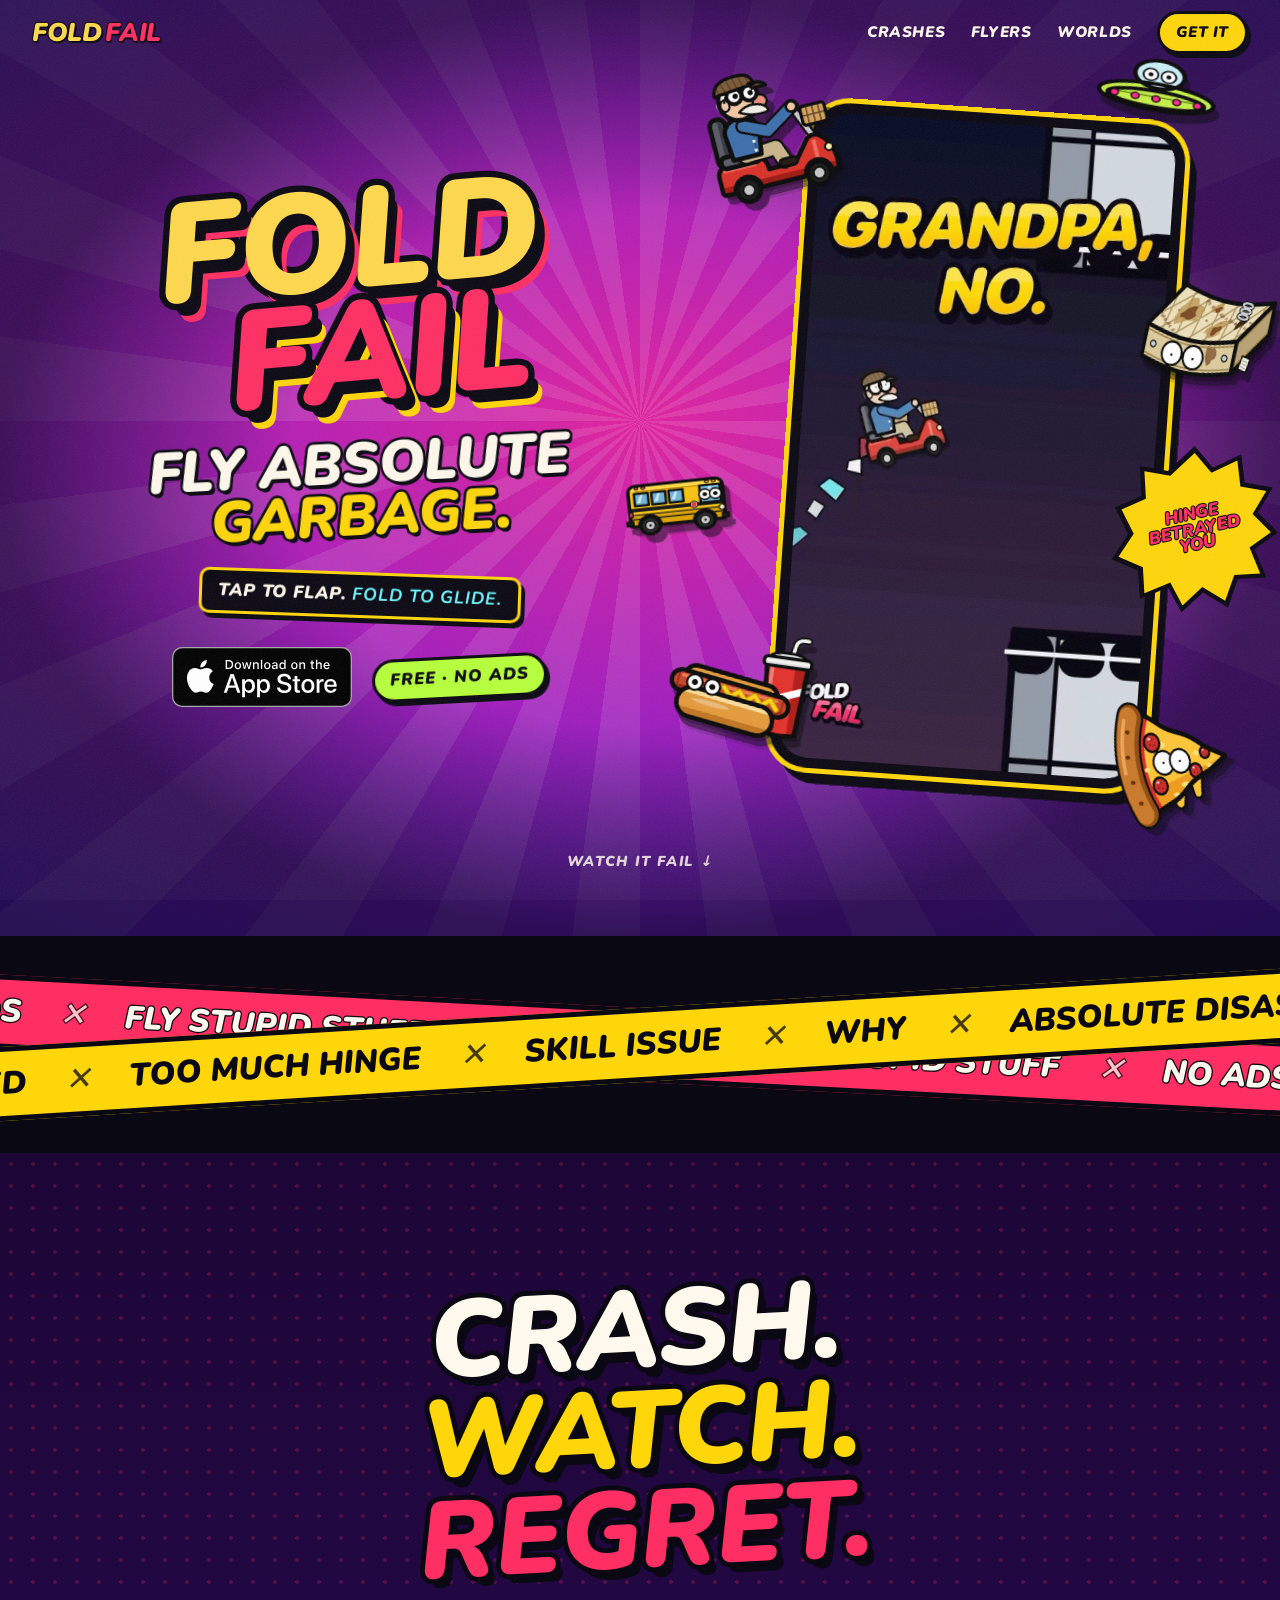
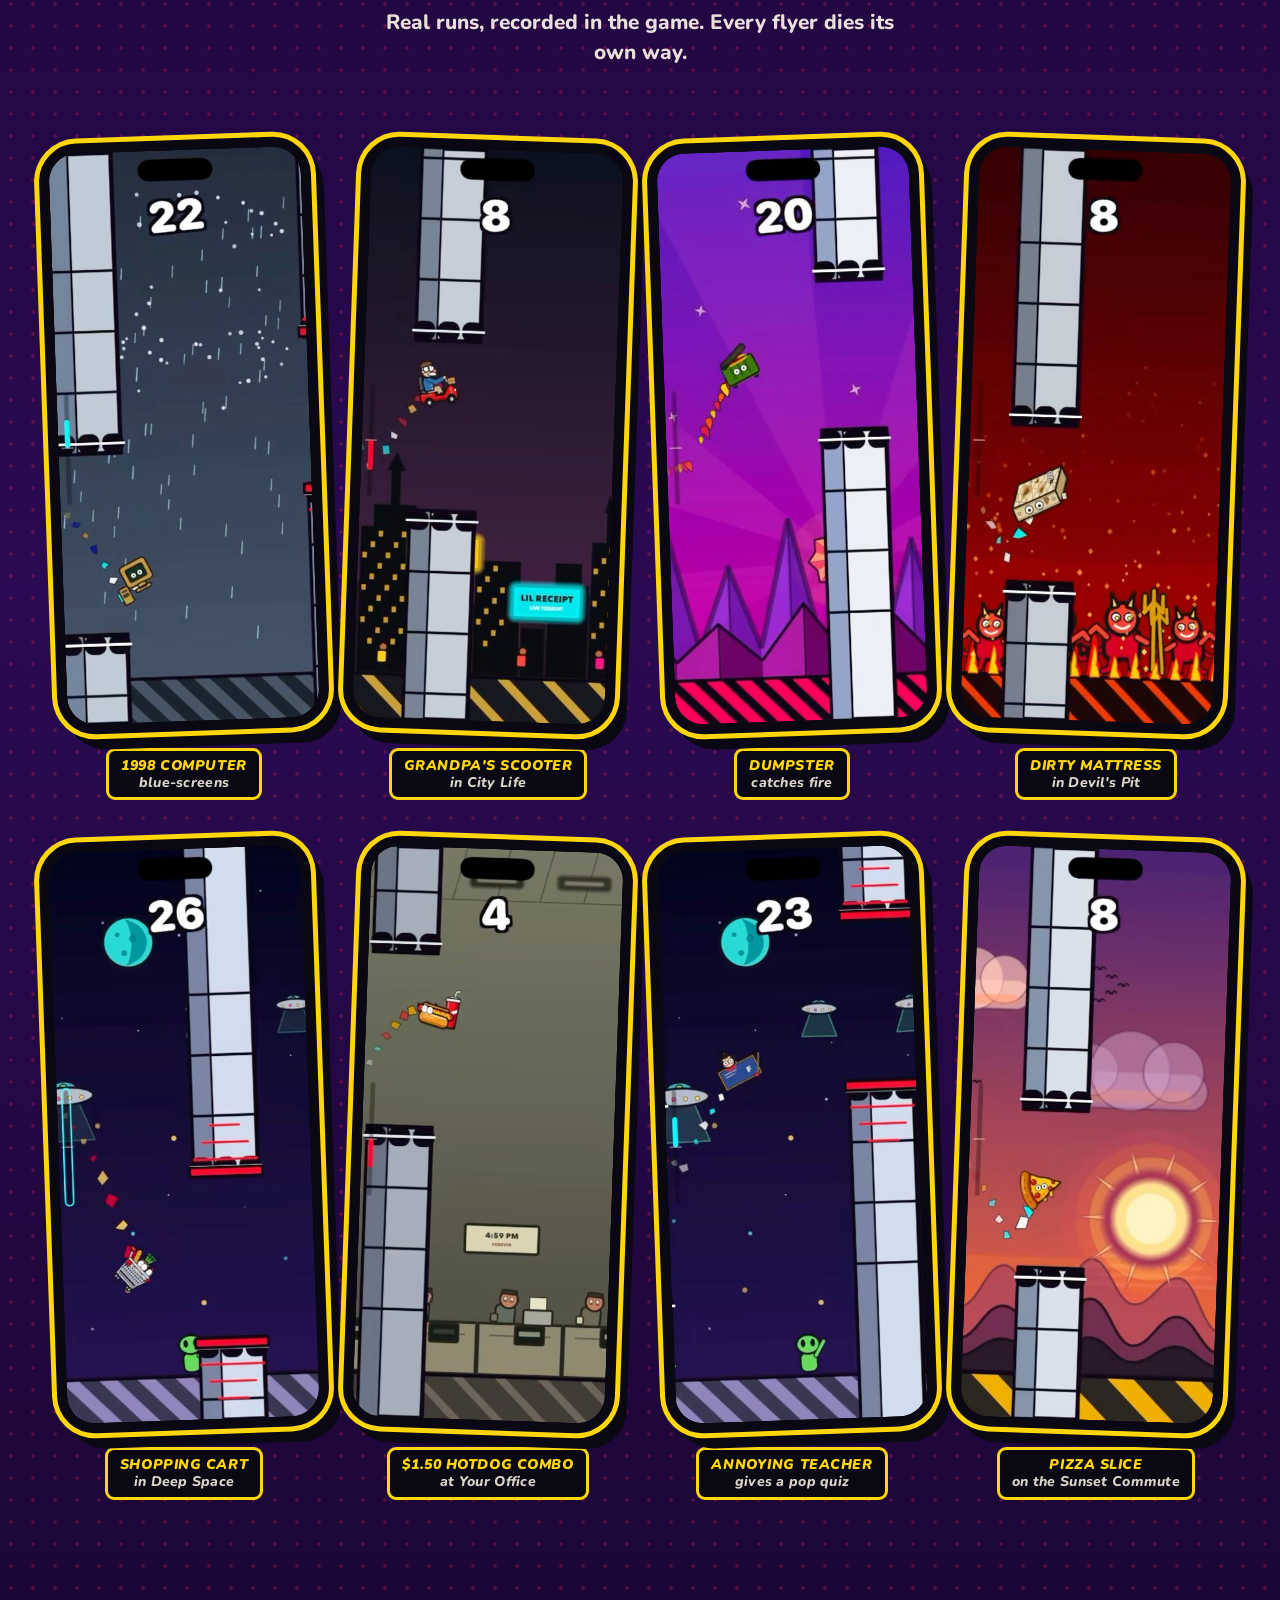
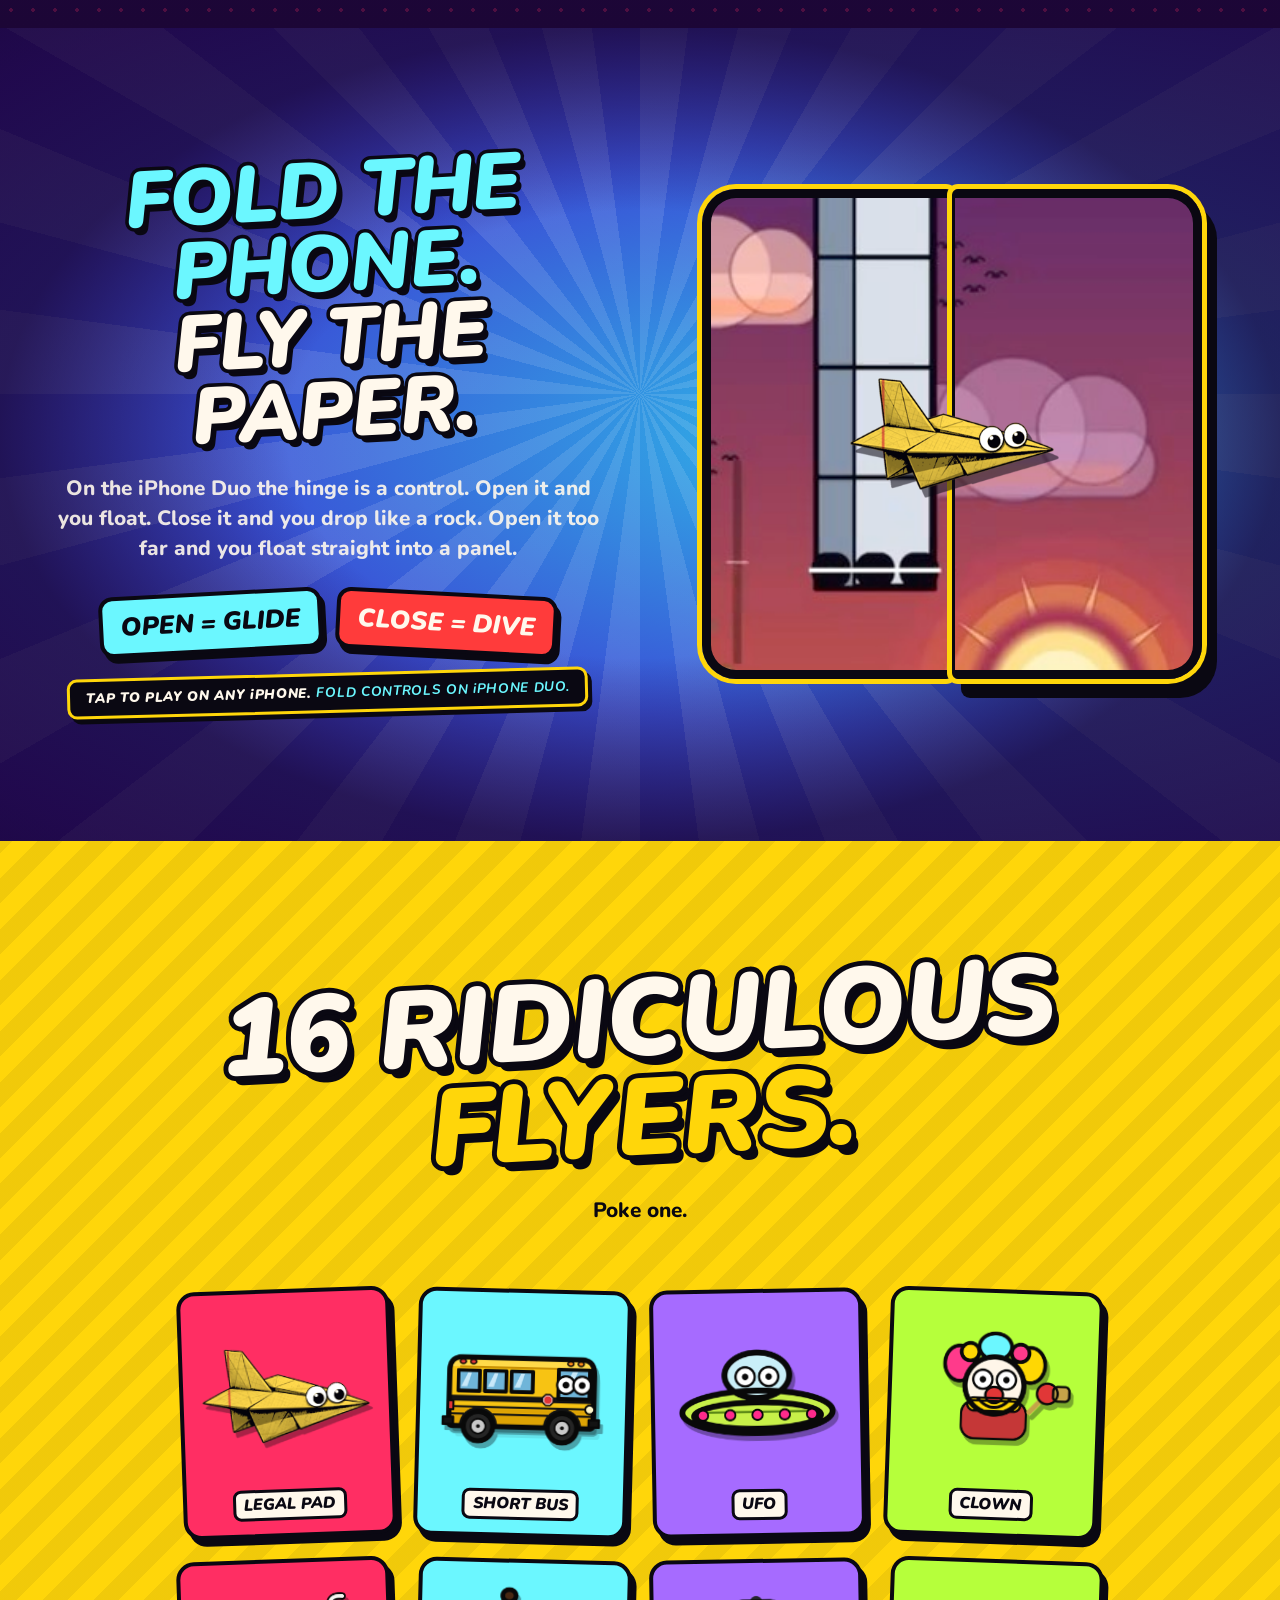
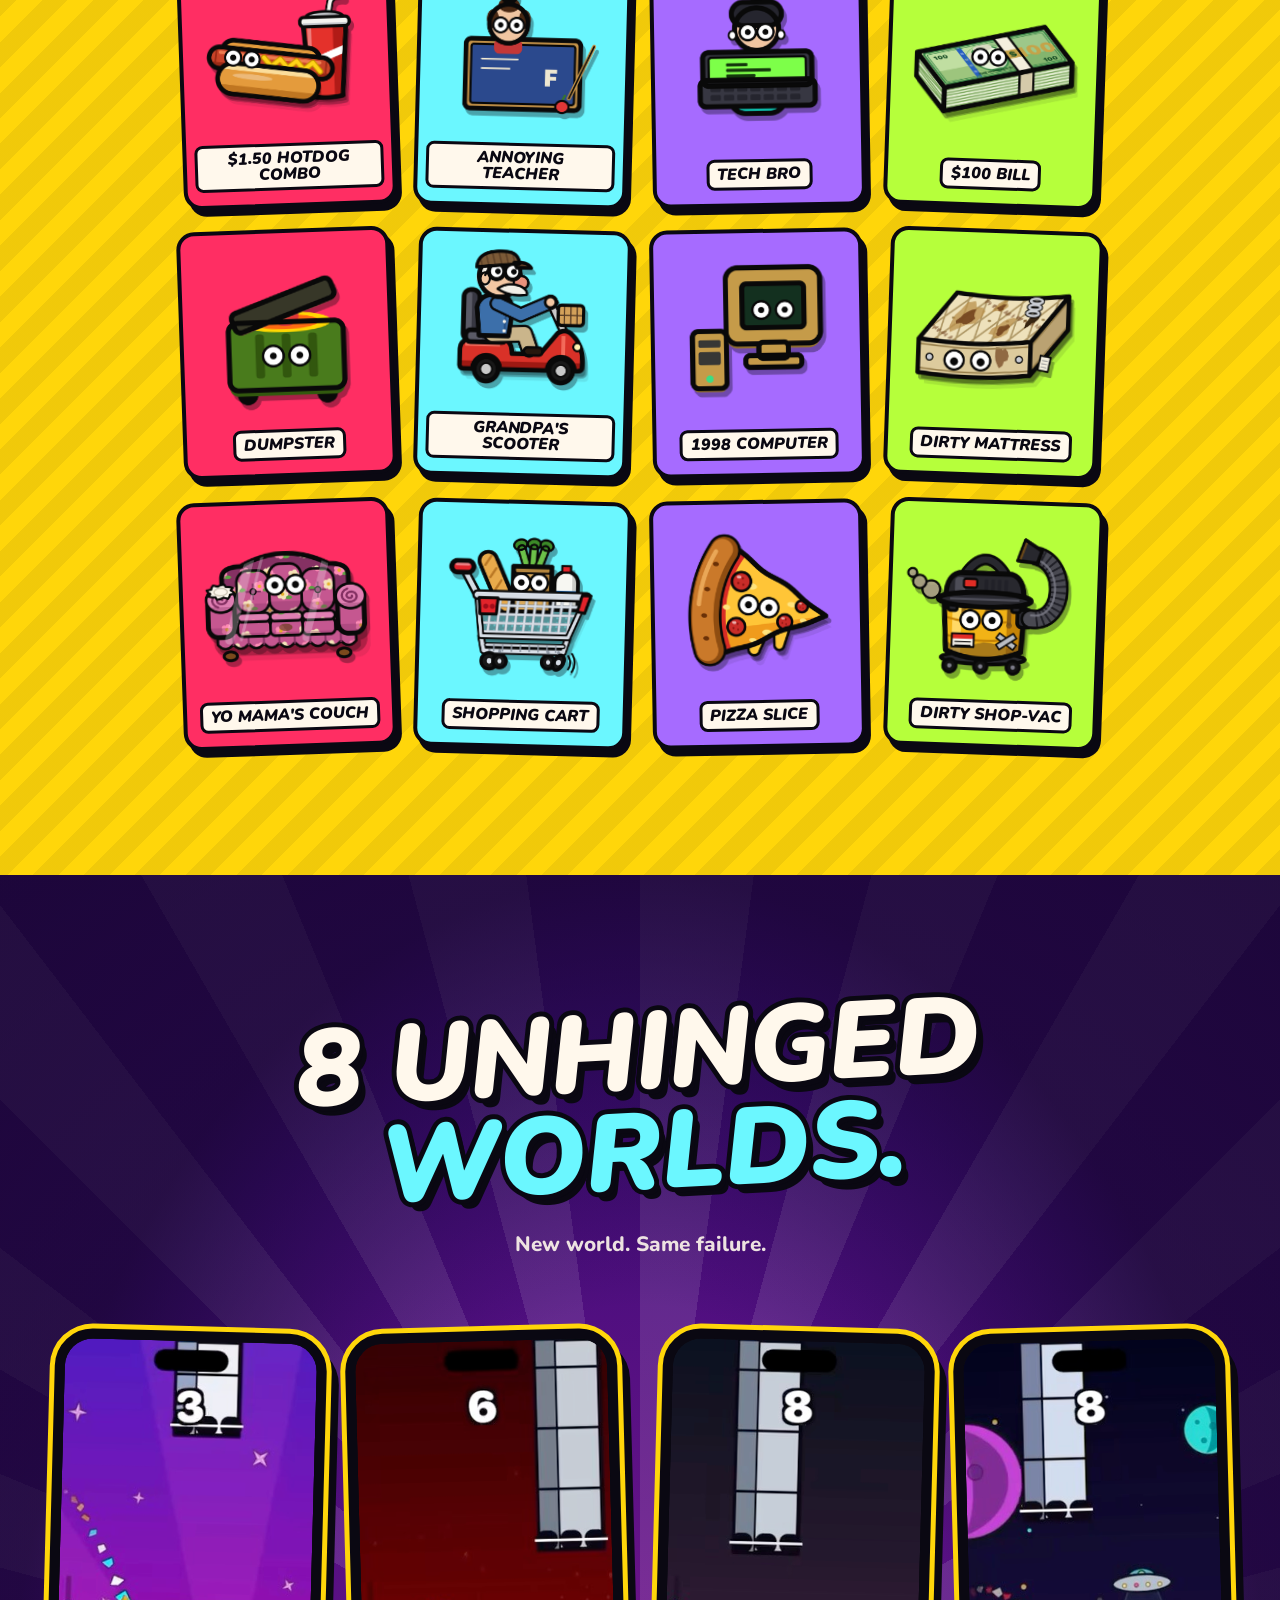
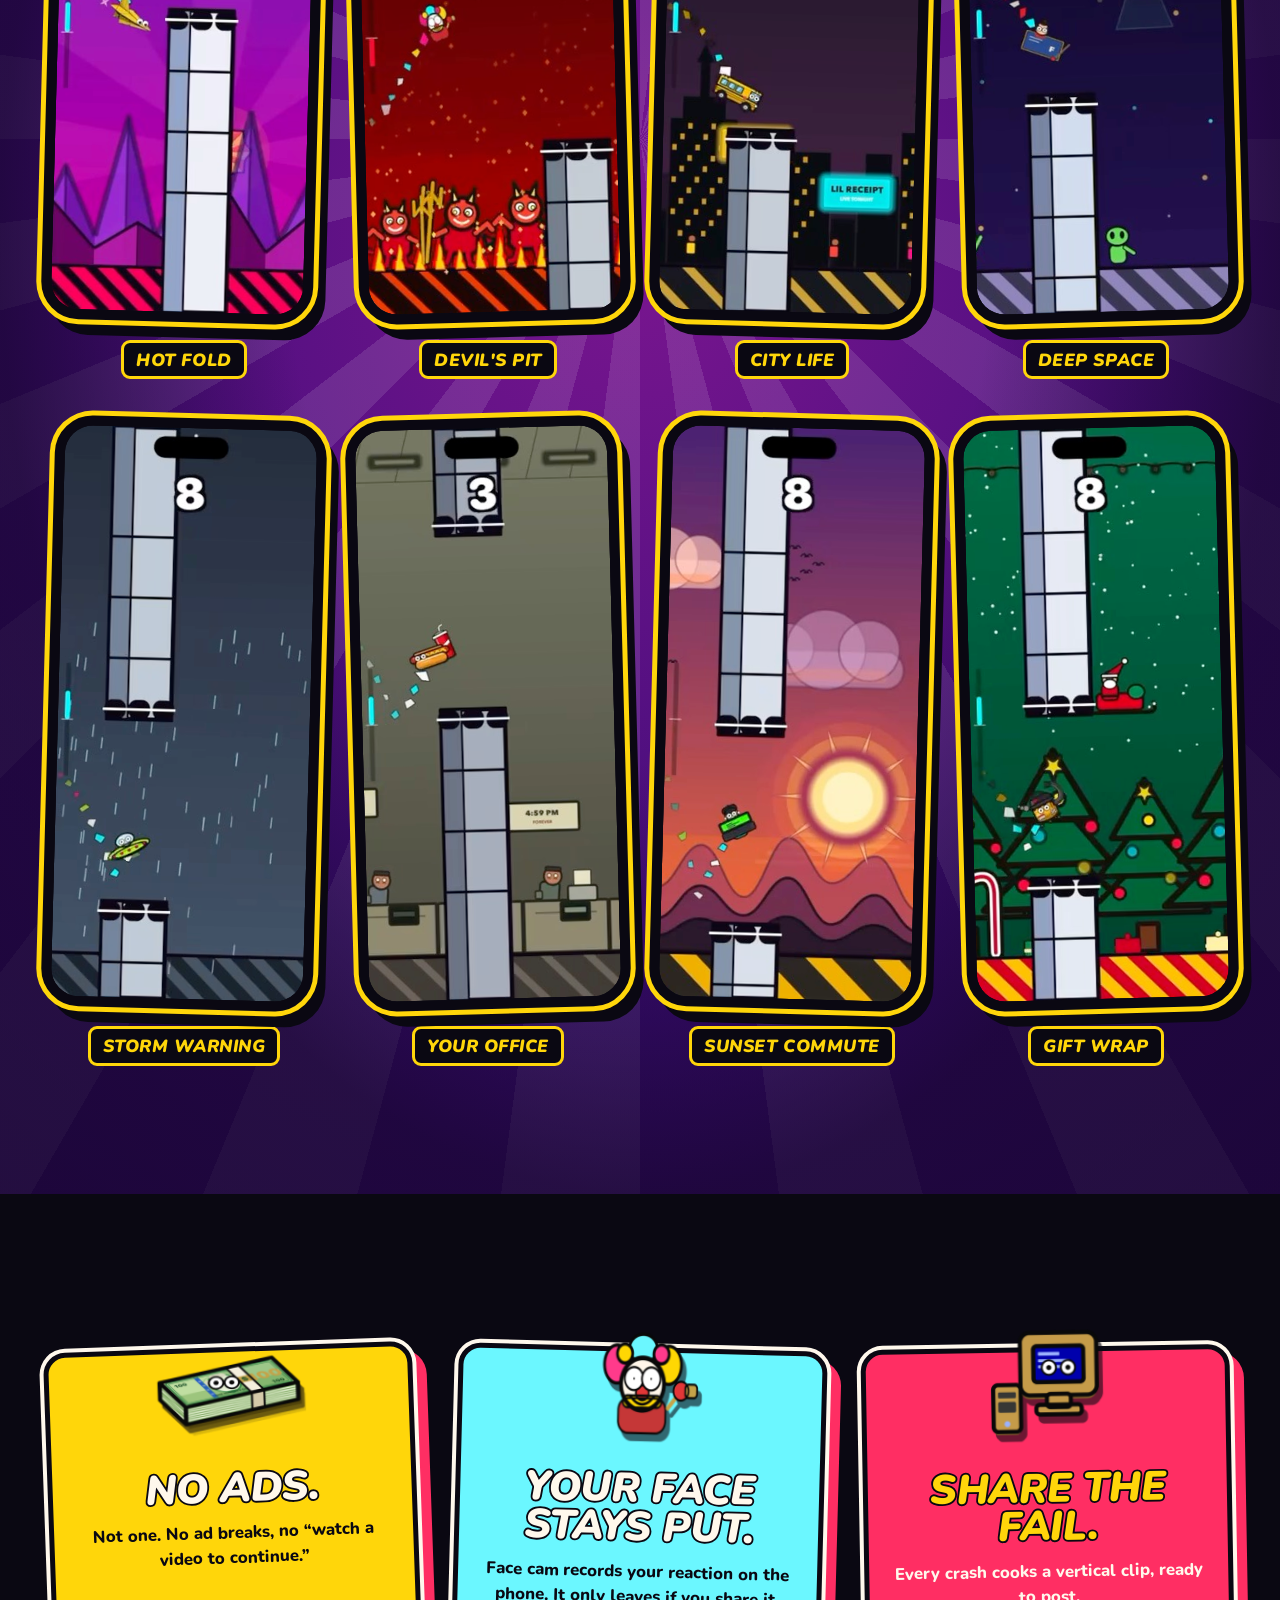
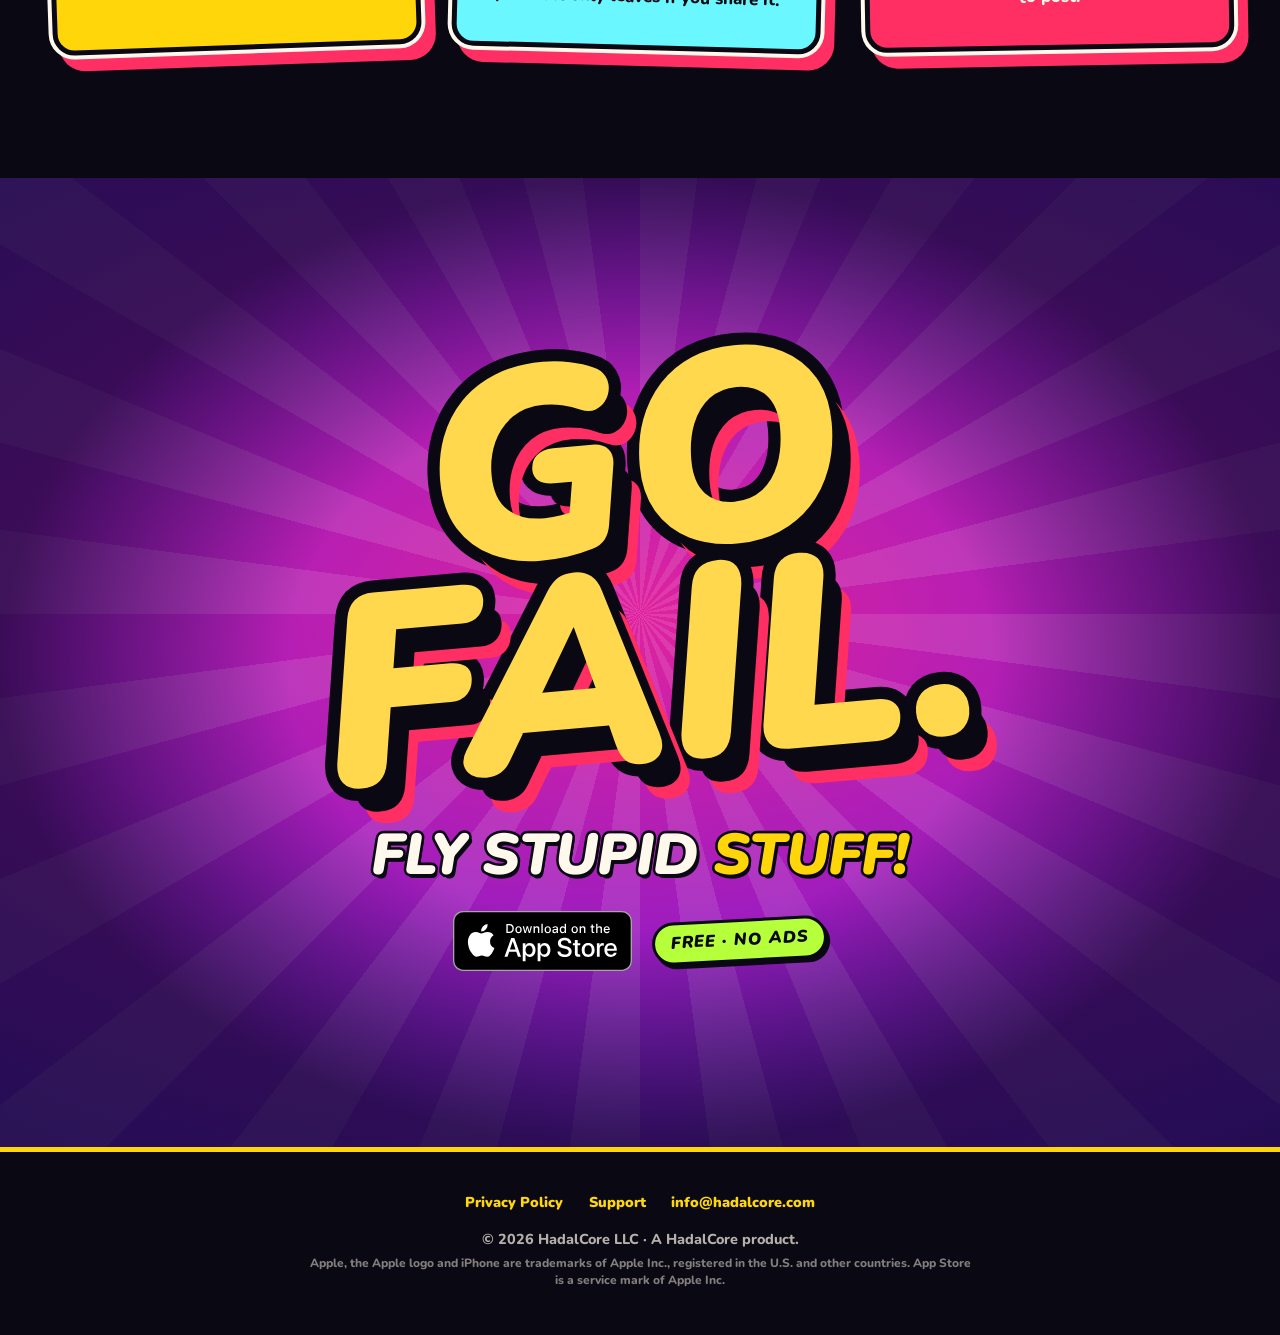
==== commit d4aaabf7: "Point the support address at info@hadalcore.com. Co-authored-by: Cursor <cursoragent@cursor.com>" ====
--- a/index.html
+++ b/index.html
@@ -239,7 +239,7 @@
     <nav class="footer-links" aria-label="Legal">
       <a href="privacy/">Privacy Policy</a>
       <a href="support/">Support</a>
-      <a href="mailto:support@foldfail.app">support@foldfail.app</a>
+      <a href="mailto:info@hadalcore.com">info@hadalcore.com</a>
     </nav>
     <p>© 2026 HadalCore LLC · A HadalCore product.</p>
     <p class="fine">Apple, the Apple logo and iPhone are trademarks of Apple Inc., registered in the U.S. and other countries. App Store is a service mark of Apple Inc.</p>
